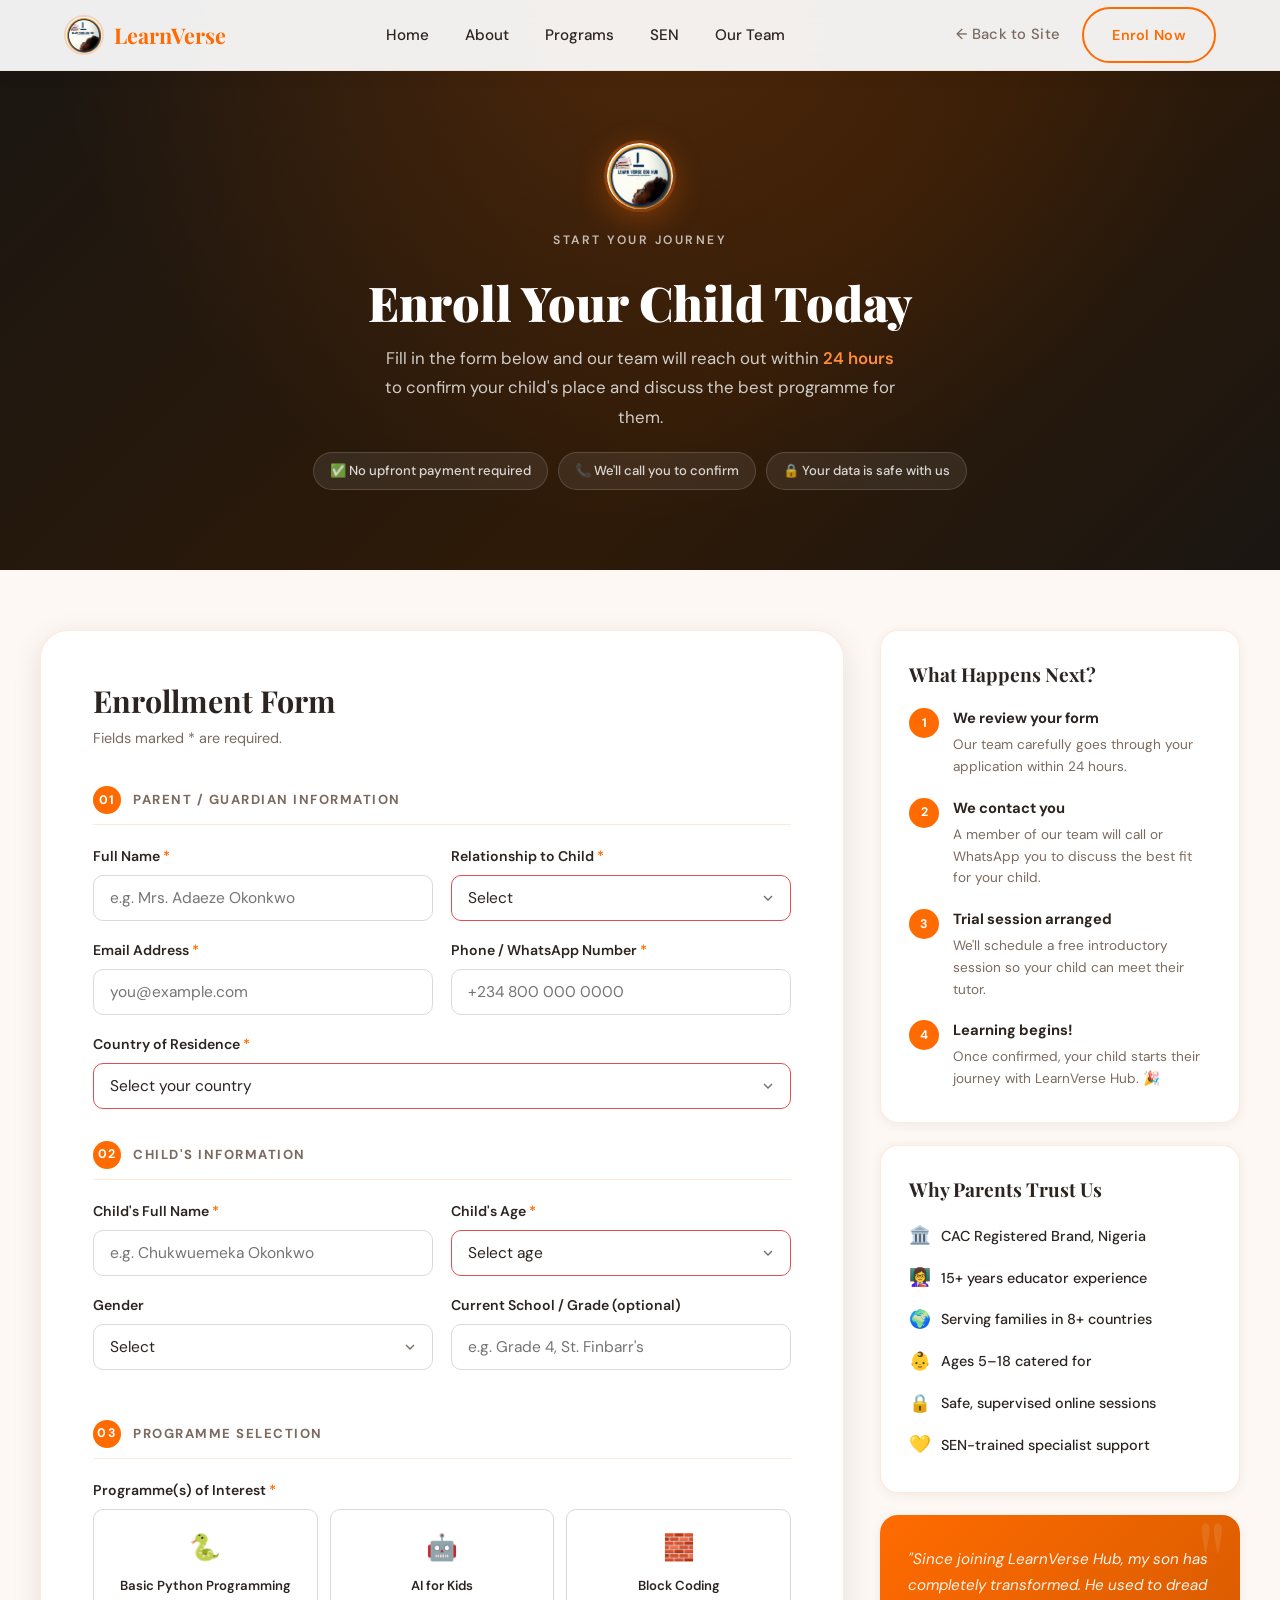
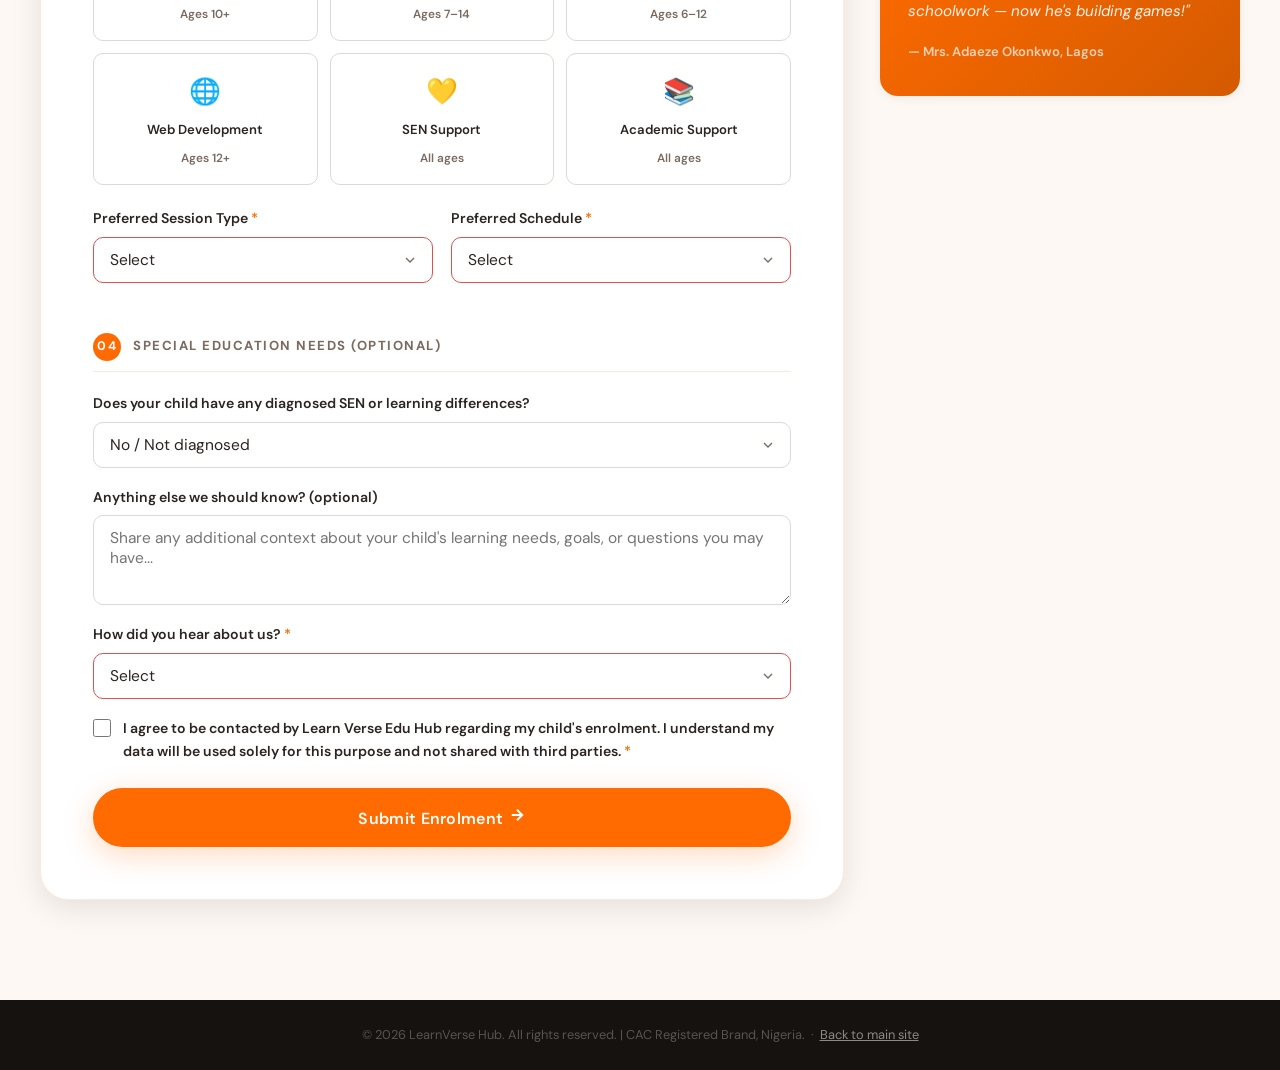
==== enroll.html @ 7100756d "added forms" ====
<!DOCTYPE html>
<html lang="en">
<head>
    <meta charset="UTF-8">
    <meta name="viewport" content="width=device-width, initial-scale=1.0">
    <title>Enroll Your Child — LearnVerse Hub</title>
    <meta name="description" content="Enroll your child in Learn Verse Edu Hub's premium educational and coding programs. Fill in the form and our team will be in touch within 24 hours.">
    <link rel="icon" type="image/jpeg" href="logoImg.jpeg">
    <link rel="apple-touch-icon" href="logoImg.jpeg">
    <link href="https://fonts.googleapis.com/css2?family=Playfair+Display:ital,wght@0,700;0,900;1,700&family=DM+Sans:wght@300;400;500;600&display=swap" rel="stylesheet">
    <link rel="stylesheet" href="styles.css">
    <link rel="stylesheet" href="enroll.css">
</head>
<body class="enroll-page">

    <!-- Navbar -->
    <header class="navbar" id="navbar">
        <div class="nav-container">
            <a href="index.html" class="nav-logo">
                <img src="logoImg.jpeg" alt="LearnVerse Hub Logo">
                <span>LearnVerse</span>
            </a>
            <nav>
                <ul class="nav-links">
                    <li><a href="index.html#home">Home</a></li>
                    <li><a href="index.html#about-hub">About</a></li>
                    <li><a href="index.html#programs">Programs</a></li>
                    <li><a href="index.html#sen">SEN</a></li>
                    <li><a href="index.html#instructors">Our Team</a></li>
                </ul>
            </nav>
            <div class="nav-cta" style="display:flex;gap:10px;align-items:center;">
                <a href="index.html" class="btn btn-ghost-nav">← Back to Site</a>
                <a href="enroll.html" class="btn btn-outline">Enrol Now</a>
            </div>
            <button class="hamburger" id="hamburger" aria-label="Open menu">
                <span></span><span></span><span></span>
            </button>
        </div>
        <div class="mobile-menu" id="mobileMenu">
            <ul>
                <li><a href="index.html#home" class="mob-link">Home</a></li>
                <li><a href="index.html#about-hub" class="mob-link">About</a></li>
                <li><a href="index.html#programs" class="mob-link">Programs</a></li>
                <li><a href="index.html#sen" class="mob-link">SEN</a></li>
                <li><a href="index.html#instructors" class="mob-link">Our Team</a></li>
                <li><a href="index.html" class="mob-link mob-cta">← Back to Site</a></li>
            </ul>
        </div>
    </header>

    <!-- Page Hero -->
    <section class="enroll-hero">
        <div class="enroll-hero-bg"></div>
        <div class="enroll-hero-content">
            <img src="logoImg.jpeg" alt="LearnVerse Logo" class="enroll-hero-logo" loading="lazy">
            <span class="section-eyebrow" style="color:rgba(255,255,255,0.7)">Start Your Journey</span>
            <h1>Enroll Your Child Today</h1>
            <p>Fill in the form below and our team will reach out within <strong>24 hours</strong> to confirm your child's place and discuss the best programme for them.</p>
            <div class="enroll-hero-chips">
                <span>✅ No upfront payment required</span>
                <span>📞 We'll call you to confirm</span>
                <span>🔒 Your data is safe with us</span>
            </div>
        </div>
    </section>

    <!-- Enrolment Form -->
    <section class="enroll-form-section">
        <div class="enroll-layout">

            <!-- Left: Form -->
            <div class="enroll-form-wrap">
                <div class="enroll-form-card">
                    <h2>Enrollment Form</h2>
                    <p class="form-subhead">Fields marked <span class="req">*</span> are required.</p>

                    <form id="enrollForm" class="lv-form" novalidate>
                        <!-- Web3Forms key — replace with yours from web3forms.com -->
                        <input type="hidden" name="access_key" value="3c5d578e-ef88-436f-a607-98d0de54f32d">
                        <input type="hidden" name="subject" value="New Child Enrolment — LearnVerse Hub">
                        <input type="hidden" name="from_name" value="LearnVerse Hub Enrolment">
                        <input type="checkbox" name="botcheck" style="display:none;">

                        <!-- SECTION 1: Parent Info -->
                        <div class="form-section-label">
                            <span>01</span> Parent / Guardian Information
                        </div>

                        <div class="form-row">
                            <div class="form-group">
                                <label for="parent-name">Full Name <span class="req">*</span></label>
                                <input type="text" id="parent-name" name="parent_name" placeholder="e.g. Mrs. Adaeze Okonkwo" required>
                            </div>
                            <div class="form-group">
                                <label for="relationship">Relationship to Child <span class="req">*</span></label>
                                <select id="relationship" name="relationship" required>
                                    <option value="" disabled selected>Select</option>
                                    <option>Mother</option>
                                    <option>Father</option>
                                    <option>Guardian</option>
                                    <option>Other</option>
                                </select>
                            </div>
                        </div>

                        <div class="form-row">
                            <div class="form-group">
                                <label for="parent-email">Email Address <span class="req">*</span></label>
                                <input type="email" id="parent-email" name="parent_email" placeholder="you@example.com" required>
                            </div>
                            <div class="form-group">
                                <label for="parent-phone">Phone / WhatsApp Number <span class="req">*</span></label>
                                <input type="tel" id="parent-phone" name="parent_phone" placeholder="+234 800 000 0000" required>
                            </div>
                        </div>

                        <div class="form-group">
                            <label for="country">Country of Residence <span class="req">*</span></label>
                            <select id="country" name="country" required>
                                <option value="" disabled selected>Select your country</option>
                                <option>Nigeria</option>
                                <option>United Kingdom</option>
                                <option>United States</option>
                                <option>Canada</option>
                                <option>Australia</option>
                                <option>Germany</option>
                                <option>South Africa</option>
                                <option>Ghana</option>
                                <option>Other</option>
                            </select>
                        </div>

                        <!-- SECTION 2: Child Info -->
                        <div class="form-section-label">
                            <span>02</span> Child's Information
                        </div>

                        <div class="form-row">
                            <div class="form-group">
                                <label for="child-name">Child's Full Name <span class="req">*</span></label>
                                <input type="text" id="child-name" name="child_name" placeholder="e.g. Chukwuemeka Okonkwo" required>
                            </div>
                            <div class="form-group">
                                <label for="child-age">Child's Age <span class="req">*</span></label>
                                <select id="child-age" name="child_age" required>
                                    <option value="" disabled selected>Select age</option>
                                    <option>5</option><option>6</option><option>7</option>
                                    <option>8</option><option>9</option><option>10</option>
                                    <option>11</option><option>12</option><option>13</option>
                                    <option>14</option><option>15</option><option>16</option>
                                    <option>17</option><option>18+</option>
                                </select>
                            </div>
                        </div>

                        <div class="form-row">
                            <div class="form-group">
                                <label for="child-gender">Gender</label>
                                <select id="child-gender" name="child_gender">
                                    <option value="" disabled selected>Select</option>
                                    <option>Male</option>
                                    <option>Female</option>
                                    <option>Prefer not to say</option>
                                </select>
                            </div>
                            <div class="form-group">
                                <label for="child-school">Current School / Grade (optional)</label>
                                <input type="text" id="child-school" name="child_school" placeholder="e.g. Grade 4, St. Finbarr's">
                            </div>
                        </div>

                        <!-- SECTION 3: Programme -->
                        <div class="form-section-label">
                            <span>03</span> Programme Selection
                        </div>

                        <div class="form-group">
                            <label>Programme(s) of Interest <span class="req">*</span></label>
                            <div class="checkbox-grid">
                                <label class="checkbox-card">
                                    <input type="checkbox" name="program" value="Basic Python Programming">
                                    <div class="checkbox-card-inner">
                                        <span class="cb-icon">🐍</span>
                                        <span class="cb-title">Basic Python Programming</span>
                                        <span class="cb-age">Ages 10+</span>
                                    </div>
                                </label>
                                <label class="checkbox-card">
                                    <input type="checkbox" name="program" value="AI for Kids">
                                    <div class="checkbox-card-inner">
                                        <span class="cb-icon">🤖</span>
                                        <span class="cb-title">AI for Kids</span>
                                        <span class="cb-age">Ages 7–14</span>
                                    </div>
                                </label>
                                <label class="checkbox-card">
                                    <input type="checkbox" name="program" value="Block Coding (Scratch, Kodular, MIT App)">
                                    <div class="checkbox-card-inner">
                                        <span class="cb-icon">🧱</span>
                                        <span class="cb-title">Block Coding</span>
                                        <span class="cb-age">Ages 6–12</span>
                                    </div>
                                </label>
                                <label class="checkbox-card">
                                    <input type="checkbox" name="program" value="Web Development">
                                    <div class="checkbox-card-inner">
                                        <span class="cb-icon">🌐</span>
                                        <span class="cb-title">Web Development</span>
                                        <span class="cb-age">Ages 12+</span>
                                    </div>
                                </label>
                                <label class="checkbox-card">
                                    <input type="checkbox" name="program" value="Special Education Needs (SEN)">
                                    <div class="checkbox-card-inner">
                                        <span class="cb-icon">💛</span>
                                        <span class="cb-title">SEN Support</span>
                                        <span class="cb-age">All ages</span>
                                    </div>
                                </label>
                                <label class="checkbox-card">
                                    <input type="checkbox" name="program" value="General Academic Support">
                                    <div class="checkbox-card-inner">
                                        <span class="cb-icon">📚</span>
                                        <span class="cb-title">Academic Support</span>
                                        <span class="cb-age">All ages</span>
                                    </div>
                                </label>
                            </div>
                        </div>

                        <div class="form-row">
                            <div class="form-group">
                                <label for="session-pref">Preferred Session Type <span class="req">*</span></label>
                                <select id="session-pref" name="session_type" required>
                                    <option value="" disabled selected>Select</option>
                                    <option>One-on-One (Private)</option>
                                    <option>Small Group (2–5 students)</option>
                                    <option>Either is fine</option>
                                </select>
                            </div>
                            <div class="form-group">
                                <label for="availability">Preferred Schedule <span class="req">*</span></label>
                                <select id="availability" name="availability" required>
                                    <option value="" disabled selected>Select</option>
                                    <option>Weekday Mornings</option>
                                    <option>Weekday Afternoons</option>
                                    <option>Weekday Evenings</option>
                                    <option>Weekends Only</option>
                                    <option>Flexible / Any time</option>
                                </select>
                            </div>
                        </div>

                        <!-- SECTION 4: SEN -->
                        <div class="form-section-label">
                            <span>04</span> Special Education Needs (Optional)
                        </div>

                        <div class="form-group">
                            <label for="sen-needs">Does your child have any diagnosed SEN or learning differences?</label>
                            <select id="sen-needs" name="sen_status">
                                <option value="" selected>No / Not diagnosed</option>
                                <option>Yes — Autism Spectrum (ASD)</option>
                                <option>Yes — ADHD</option>
                                <option>Yes — Dyslexia</option>
                                <option>Yes — Speech / Language Delay</option>
                                <option>Yes — Developmental Delay</option>
                                <option>Yes — Other (please specify below)</option>
                                <option>Suspected but not yet diagnosed</option>
                            </select>
                        </div>

                        <div class="form-group">
                            <label for="extra-notes">Anything else we should know? (optional)</label>
                            <textarea id="extra-notes" name="extra_notes" rows="3" placeholder="Share any additional context about your child's learning needs, goals, or questions you may have..."></textarea>
                        </div>

                        <!-- SECTION 5: How did you hear -->
                        <div class="form-group">
                            <label for="referral">How did you hear about us? <span class="req">*</span></label>
                            <select id="referral" name="referral_source" required>
                                <option value="" disabled selected>Select</option>
                                <option>Word of Mouth / Friend</option>
                                <option>Social Media (Instagram)</option>
                                <option>Social Media (Facebook)</option>
                                <option>Social Media (WhatsApp)</option>
                                <option>Google / Online Search</option>
                                <option>A Tutor Referred Me</option>
                                <option>Other</option>
                            </select>
                        </div>

                        <!-- Consent -->
                        <div class="form-group consent-group">
                            <label class="consent-label">
                                <input type="checkbox" name="consent" id="consent" required>
                                <span>I agree to be contacted by Learn Verse Edu Hub regarding my child's enrolment. I understand my data will be used solely for this purpose and not shared with third parties. <span class="req">*</span></span>
                            </label>
                        </div>

                        <button type="submit" class="btn btn-primary btn-full btn-enroll" id="enrollSubmitBtn">
                            <span class="btn-label">
                                Submit Enrolment
                                <svg width="18" height="18" viewBox="0 0 24 24" fill="none" stroke="currentColor" stroke-width="2.5"><path d="M5 12h14M12 5l7 7-7 7"/></svg>
                            </span>
                            <span class="btn-spinner" style="display:none">
                                <svg width="18" height="18" viewBox="0 0 24 24" fill="none" stroke="currentColor" stroke-width="2.5" class="spin-icon"><path d="M12 2v4M12 18v4M4.93 4.93l2.83 2.83M16.24 16.24l2.83 2.83M2 12h4M18 12h4M4.93 19.07l2.83-2.83M16.24 7.76l2.83-2.83"/></svg>
                                Submitting...
                            </span>
                        </button>

                        <div class="form-success" id="enrollSuccess" style="display:none">
                            <span>🎉</span>
                            <div>
                                <strong>Enrolment Received!</strong>
                                <p>Thank you! Our team will review your application and contact you within 24 hours to confirm your child's place.</p>
                            </div>
                        </div>
                        <div class="form-error" id="enrollError" style="display:none">
                            <span>⚠️</span>
                            <p>Something went wrong. Please try again or contact us directly via WhatsApp.</p>
                        </div>
                    </form>
                </div>
            </div>

            <!-- Right: Sidebar -->
            <aside class="enroll-sidebar">

                <div class="sidebar-card sidebar-why">
                    <h3>What Happens Next?</h3>
                    <ol class="next-steps">
                        <li>
                            <div class="step-num">1</div>
                            <div>
                                <strong>We review your form</strong>
                                <p>Our team carefully goes through your application within 24 hours.</p>
                            </div>
                        </li>
                        <li>
                            <div class="step-num">2</div>
                            <div>
                                <strong>We contact you</strong>
                                <p>A member of our team will call or WhatsApp you to discuss the best fit for your child.</p>
                            </div>
                        </li>
                        <li>
                            <div class="step-num">3</div>
                            <div>
                                <strong>Trial session arranged</strong>
                                <p>We'll schedule a free introductory session so your child can meet their tutor.</p>
                            </div>
                        </li>
                        <li>
                            <div class="step-num">4</div>
                            <div>
                                <strong>Learning begins!</strong>
                                <p>Once confirmed, your child starts their journey with LearnVerse Hub. 🎉</p>
                            </div>
                        </li>
                    </ol>
                </div>

                <div class="sidebar-card sidebar-trust">
                    <h3>Why Parents Trust Us</h3>
                    <ul class="trust-list">
                        <li><span>🏛️</span> CAC Registered Brand, Nigeria</li>
                        <li><span>👩‍🏫</span> 15+ years educator experience</li>
                        <li><span>🌍</span> Serving families in 8+ countries</li>
                        <li><span>👶</span> Ages 5–18 catered for</li>
                        <li><span>🔒</span> Safe, supervised online sessions</li>
                        <li><span>💛</span> SEN-trained specialist support</li>
                    </ul>
                </div>

                <div class="sidebar-card sidebar-quote">
                    <p>"Since joining LearnVerse Hub, my son has completely transformed. He used to dread schoolwork — now he's building games!"</p>
                    <strong>— Mrs. Adaeze Okonkwo, Lagos</strong>
                </div>

            </aside>
        </div>
    </section>

    <!-- Footer -->
    <footer class="footer">
        <div class="footer-bottom" style="padding:24px;">
            <p>&copy; 2026 LearnVerse Hub. All rights reserved. | CAC Registered Brand, Nigeria. &nbsp;·&nbsp; <a href="index.html" style="color:rgba(255,255,255,0.5);text-decoration:underline;">Back to main site</a></p>
        </div>
    </footer>

    <script src="enroll.js"></script>
</body>
</html>
---- styles.css ----
/* ============================================
   BASE VARIABLES & RESET
   ============================================ */
:root {
    --primary: #ff6b00;
    --primary-dark: #d45a00;
    --primary-light: #ff8c3a;
    --primary-glow: rgba(255, 107, 0, 0.12);
    --dark: #1a1612;
    --white: #ffffff;
    --off-white: #fdf8f4;
    --text-main: #2c2420;
    --text-muted: #7a6a60;
    --border: rgba(255, 107, 0, 0.15);
    --shadow-sm: 0 2px 12px rgba(0,0,0,0.06);
    --shadow-md: 0 8px 30px rgba(0,0,0,0.10);
    --shadow-lg: 0 20px 60px rgba(0,0,0,0.12);
    --shadow-orange: 0 8px 30px rgba(255, 107, 0, 0.25);
    --radius-sm: 10px;
    --radius-md: 18px;
    --radius-lg: 28px;
    --transition: 0.3s cubic-bezier(0.25, 0.8, 0.25, 1);
    --transition-slow: 0.6s cubic-bezier(0.25, 0.8, 0.25, 1);
}

*, *::before, *::after { margin: 0; padding: 0; box-sizing: border-box; }
html { scroll-behavior: smooth; }

body {
    font-family: 'DM Sans', sans-serif;
    color: var(--text-main);
    background-color: var(--white);
    overflow-x: hidden;
    line-height: 1.7;
}

h1, h2, h3, h4 { line-height: 1.2; font-weight: 700; }
a { text-decoration: none; color: inherit; }
img { max-width: 100%; display: block; }

/* ============================================
   LOADING SCREEN
   ============================================ */
.loader-container {
    position: fixed;
    inset: 0;
    background: var(--off-white);
    display: flex;
    justify-content: center;
    align-items: center;
    z-index: 9999;
    transition: opacity 0.6s ease, visibility 0.6s ease;
}
.loader-container.hidden { opacity: 0; visibility: hidden; }

.loader-content {
    text-align: center;
    display: flex;
    flex-direction: column;
    align-items: center;
    gap: 18px;
}

.loader-logo-wrap {
    position: relative;
    width: 100px;
    height: 100px;
    display: flex;
    align-items: center;
    justify-content: center;
}

.loader-logo {
    width: 78px;
    height: 78px;
    border-radius: 50%;
    object-fit: cover;
    box-shadow: var(--shadow-orange);
    animation: floatLogo 2s ease-in-out infinite alternate;
}

.loader-ring {
    position: absolute;
    inset: 0;
    border-radius: 50%;
    border: 3px solid rgba(255, 107, 0, 0.15);
    border-top-color: var(--primary);
    animation: spin 1.2s linear infinite;
}

.loader-text {
    font-family: 'Playfair Display', serif;
    font-size: 1.3rem;
    font-weight: 700;
    color: var(--primary);
}

.loader-bar {
    width: 160px;
    height: 3px;
    background: rgba(255, 107, 0, 0.15);
    border-radius: 99px;
    overflow: hidden;
}

.loader-bar-fill {
    height: 100%;
    width: 0%;
    background: var(--primary);
    border-radius: 99px;
    animation: loadBar 2.8s ease forwards;
}

@keyframes spin { to { transform: rotate(360deg); } }
@keyframes floatLogo {
    from { transform: translateY(0); }
    to { transform: translateY(-10px); }
}
@keyframes loadBar {
    0% { width: 0%; }
    60% { width: 70%; }
    100% { width: 100%; }
}
@keyframes pulse {
    0% { box-shadow: 0 0 0 0 rgba(255, 107, 0, 0.6); }
    70% { box-shadow: 0 0 0 16px rgba(255, 107, 0, 0); }
    100% { box-shadow: 0 0 0 0 rgba(255, 107, 0, 0); }
}
@keyframes fadeInUp {
    from { opacity: 0; transform: translateY(24px); }
    to { opacity: 1; transform: translateY(0); }
}
@keyframes scrollBob {
    0%, 100% { transform: scaleY(1); opacity: 0.5; }
    50% { transform: scaleY(1.3); opacity: 1; }
}

/* ============================================
   NAVIGATION
   ============================================ */
.navbar {
    position: fixed;
    top: 0; left: 0;
    width: 100%;
    background: rgba(255, 255, 255, 0.93);
    backdrop-filter: blur(14px);
    -webkit-backdrop-filter: blur(14px);
    z-index: 1000;
    border-bottom: 1px solid rgba(255, 107, 0, 0.08);
    box-shadow: 0 2px 20px rgba(0,0,0,0.05);
    transition: var(--transition);
}
.navbar.scrolled { box-shadow: 0 4px 24px rgba(0,0,0,0.10); }

.nav-container {
    max-width: 1200px;
    margin: 0 auto;
    padding: 0 24px;
    height: 70px;
    display: flex;
    justify-content: space-between;
    align-items: center;
}

.nav-logo {
    display: flex;
    align-items: center;
    gap: 10px;
    font-family: 'Playfair Display', serif;
    font-size: 1.35rem;
    font-weight: 700;
    color: var(--primary);
    transition: var(--transition);
}
.nav-logo:hover { opacity: 0.85; }
.nav-logo img {
    height: 40px; width: 40px;
    border-radius: 50%;
    object-fit: cover;
    border: 2px solid rgba(255, 107, 0, 0.2);
}

.nav-links {
    list-style: none;
    display: flex;
    gap: 36px;
}
.nav-links a {
    font-size: 0.95rem;
    font-weight: 500;
    color: var(--text-main);
    position: relative;
    padding-bottom: 4px;
    transition: color var(--transition);
}
.nav-links a::after {
    content: '';
    position: absolute;
    bottom: 0; left: 0;
    width: 0; height: 2px;
    background: var(--primary);
    border-radius: 99px;
    transition: width var(--transition);
}
.nav-links a:hover { color: var(--primary); }
.nav-links a:hover::after { width: 100%; }

.hamburger {
    display: none;
    flex-direction: column;
    gap: 5px;
    background: none;
    border: none;
    cursor: pointer;
    padding: 4px;
}
.hamburger span {
    display: block;
    width: 24px; height: 2px;
    background: var(--text-main);
    border-radius: 99px;
    transition: var(--transition);
}
.hamburger.active span:nth-child(1) { transform: translateY(7px) rotate(45deg); }
.hamburger.active span:nth-child(2) { opacity: 0; }
.hamburger.active span:nth-child(3) { transform: translateY(-7px) rotate(-45deg); }

.mobile-menu {
    display: none;
    background: var(--white);
    border-top: 1px solid var(--border);
    max-height: 0;
    overflow: hidden;
    transition: max-height 0.4s ease, padding 0.3s ease;
}
.mobile-menu.open { max-height: 320px; padding: 10px 0; }
.mobile-menu ul { list-style: none; }
.mobile-menu ul li a {
    display: block;
    padding: 13px 24px;
    font-weight: 500;
    color: var(--text-main);
    transition: color var(--transition), background var(--transition);
}
.mobile-menu ul li a:hover { color: var(--primary); background: var(--primary-glow); }
.mob-cta { color: var(--primary) !important; font-weight: 600 !important; }

/* ============================================
   BUTTONS
   ============================================ */
.btn {
    display: inline-flex;
    align-items: center;
    gap: 8px;
    padding: 14px 28px;
    border-radius: 50px;
    font-family: 'DM Sans', sans-serif;
    font-weight: 600;
    font-size: 0.9rem;
    letter-spacing: 0.3px;
    cursor: pointer;
    transition: all var(--transition);
    border: 2px solid transparent;
}

.btn-primary {
    background: var(--primary);
    color: var(--white);
    border-color: var(--primary);
    box-shadow: var(--shadow-orange);
}
.btn-primary:hover {
    background: var(--primary-dark);
    border-color: var(--primary-dark);
    transform: translateY(-2px);
    box-shadow: 0 12px 30px rgba(255, 107, 0, 0.35);
}

.btn-secondary {
    background: rgba(255,255,255,0.12);
    color: var(--white);
    border-color: rgba(255,255,255,0.55);
    backdrop-filter: blur(6px);
}
.btn-secondary:hover {
    background: var(--white);
    color: var(--primary);
    border-color: var(--white);
    transform: translateY(-2px);
}

.btn-outline {
    background: transparent;
    color: var(--primary);
    border-color: var(--primary);
}
.btn-outline:hover {
    background: var(--primary);
    color: var(--white);
}

.btn-outline-light {
    background: transparent;
    color: rgba(255,255,255,0.8);
    border-color: rgba(255,255,255,0.3);
}
.btn-outline-light:hover {
    background: rgba(255,255,255,0.1);
    color: var(--white);
    border-color: rgba(255,255,255,0.55);
}

.pulse-anim { animation: pulse 2.2s infinite; }

/* ============================================
   HERO SECTION
   ============================================ */
.hero-section {
    position: relative;
    height: 100vh;
    min-height: 620px;
    display: flex;
    align-items: center;
    overflow: hidden;
}

.slider { position: absolute; inset: 0; z-index: 1; }

.slide {
    position: absolute;
    inset: 0;
    background-size: cover;
    background-position: center;
    opacity: 0;
    transform: scale(1.06);
    transition: opacity 1.5s ease-in-out, transform 5s ease-out;
}
.slide.active { opacity: 1; transform: scale(1); }

.hero-overlay {
    position: absolute;
    inset: 0;
    background: linear-gradient(
        110deg,
        rgba(15, 10, 5, 0.84) 0%,
        rgba(15, 10, 5, 0.55) 55%,
        rgba(15, 10, 5, 0.22) 100%
    );
    z-index: 2;
}

.hero-content {
    position: relative;
    z-index: 3;
    max-width: 720px;
    color: var(--white);
    padding: 0 5% 0 6%;
    animation: fadeInUp 0.9s ease 0.5s both;
}

.hero-badge {
    display: inline-block;
    background: rgba(255, 107, 0, 0.18);
    border: 1px solid rgba(255, 107, 0, 0.38);
    color: #ffb07a;
    font-size: 0.83rem;
    font-weight: 600;
    padding: 8px 18px;
    border-radius: 50px;
    margin-bottom: 24px;
    letter-spacing: 0.3px;
    backdrop-filter: blur(6px);
}

.hero-title {
    font-family: 'Playfair Display', serif;
    font-size: clamp(2.6rem, 6vw, 4rem);
    font-weight: 900;
    line-height: 1.12;
    margin-bottom: 22px;
    text-shadow: 0 2px 20px rgba(0,0,0,0.4);
}
.hero-title em { font-style: italic; color: var(--primary-light); }

.hero-subtitle {
    font-size: 1.08rem;
    font-weight: 300;
    line-height: 1.78;
    margin-bottom: 38px;
    color: rgba(255,255,255,0.83);
    max-width: 540px;
}

.hero-buttons {
    display: flex;
    gap: 16px;
    flex-wrap: wrap;
    margin-bottom: 48px;
}

.hero-stats {
    display: flex;
    align-items: center;
    gap: 28px;
    flex-wrap: wrap;
}
.stat { text-align: left; }
.stat strong {
    display: block;
    font-family: 'Playfair Display', serif;
    font-size: 1.55rem;
    font-weight: 700;
    color: var(--primary-light);
    line-height: 1;
}
.stat span {
    font-size: 0.76rem;
    color: rgba(255,255,255,0.55);
    font-weight: 500;
    text-transform: uppercase;
    letter-spacing: 0.7px;
    margin-top: 3px;
    display: block;
}
.stat-divider {
    width: 1px;
    height: 34px;
    background: rgba(255,255,255,0.18);
}

.slider-dots {
    position: absolute;
    bottom: 30px;
    left: 50%;
    transform: translateX(-50%);
    z-index: 4;
    display: flex;
    gap: 8px;
}
.slider-dot {
    width: 8px; height: 8px;
    border-radius: 50%;
    background: rgba(255,255,255,0.35);
    border: none;
    cursor: pointer;
    transition: background var(--transition), transform var(--transition);
    padding: 0;
}
.slider-dot.active {
    background: var(--primary);
    transform: scale(1.35);
}

.hero-scroll-hint {
    position: absolute;
    bottom: 34px;
    right: 6%;
    z-index: 4;
    display: flex;
    flex-direction: column;
    align-items: center;
    gap: 8px;
    color: rgba(255,255,255,0.4);
    font-size: 0.7rem;
    letter-spacing: 1.5px;
    text-transform: uppercase;
    font-weight: 500;
}
.scroll-line {
    width: 1px;
    height: 40px;
    background: linear-gradient(to bottom, rgba(255,255,255,0.4), transparent);
    animation: scrollBob 2s ease-in-out infinite;
}

/* ============================================
   SHARED SECTION STYLES
   ============================================ */
.container {
    max-width: 1200px;
    margin: 0 auto;
    padding: 100px 24px;
}

.section-header { margin-bottom: 56px; }
.text-center { text-align: center; }
.text-center .section-title::after {
    left: 50%;
    transform: translateX(-50%);
}

.section-eyebrow {
    display: inline-block;
    font-size: 0.76rem;
    font-weight: 600;
    text-transform: uppercase;
    letter-spacing: 2.5px;
    color: var(--primary);
    margin-bottom: 10px;
}

.section-title {
    font-family: 'Playfair Display', serif;
    font-size: clamp(1.8rem, 4vw, 2.7rem);
    color: var(--text-main);
    margin-bottom: 14px;
    position: relative;
    display: inline-block;
}
.section-title::after {
    content: '';
    position: absolute;
    bottom: -10px; left: 0;
    width: 44px; height: 3px;
    background: var(--primary);
    border-radius: 99px;
}

.section-subtitle {
    font-size: 1.02rem;
    color: var(--text-muted);
    margin-top: 16px;
    max-width: 500px;
    margin-left: auto;
    margin-right: auto;
}

/* ============================================
   HUB / ABOUT SECTION
   ============================================ */
.hub-info-section {
    background: var(--off-white);
    position: relative;
    overflow: hidden;
}
.hub-info-section::before {
    content: '';
    position: absolute;
    top: -100px; right: -100px;
    width: 400px; height: 400px;
    background: radial-gradient(circle, rgba(255,107,0,0.05) 0%, transparent 70%);
    pointer-events: none;
}

.about-intro {
    max-width: 860px;
    margin: 0 auto 56px;
    background: var(--white);
    border-radius: var(--radius-lg);
    padding: 48px 54px;
    box-shadow: var(--shadow-md);
    border: 1px solid var(--border);
    position: relative;
}
.about-intro::before {
    content: '"';
    position: absolute;
    top: -18px; left: 40px;
    font-family: 'Playfair Display', serif;
    font-size: 6rem;
    color: var(--primary);
    opacity: 0.1;
    line-height: 1;
}
.about-intro p {
    font-size: 1.1rem;
    color: var(--text-muted);
    margin-bottom: 16px;
    line-height: 1.85;
}
.about-intro p:last-child { margin-bottom: 0; }
.about-intro strong { color: var(--text-main); font-weight: 600; }

.mission-vision-grid {
    display: grid;
    grid-template-columns: 1fr 1fr;
    gap: 26px;
    margin-bottom: 80px;
}

.mv-card {
    background: var(--white);
    border-radius: var(--radius-md);
    padding: 42px 38px;
    border: 1px solid var(--border);
    box-shadow: var(--shadow-sm);
    transition: transform var(--transition), box-shadow var(--transition);
    position: relative;
    overflow: hidden;
}
.mv-card::after {
    content: '';
    position: absolute;
    bottom: 0; left: 0; right: 0;
    height: 3px;
    background: linear-gradient(90deg, var(--primary), var(--primary-light));
    transform: scaleX(0);
    transform-origin: left;
    transition: transform var(--transition-slow);
}
.mv-card:hover { transform: translateY(-6px); box-shadow: var(--shadow-lg); }
.mv-card:hover::after { transform: scaleX(1); }

.mv-icon { font-size: 2.2rem; margin-bottom: 18px; }

.card-title {
    font-family: 'Playfair Display', serif;
    font-size: 1.45rem;
    color: var(--text-main);
    margin-bottom: 12px;
    font-weight: 700;
}
.mv-card p {
    font-size: 1rem;
    color: var(--text-muted);
    line-height: 1.8;
}

.why-choose-us { padding-top: 10px; }

.features-grid {
    display: grid;
    grid-template-columns: repeat(2, 1fr);
    gap: 22px;
}

.feature-card {
    background: var(--white);
    border-radius: var(--radius-md);
    padding: 34px 30px;
    border: 1px solid var(--border);
    box-shadow: var(--shadow-sm);
    transition: transform var(--transition), box-shadow var(--transition), border-color var(--transition);
}
.feature-card:hover {
    transform: translateY(-5px);
    box-shadow: var(--shadow-md);
    border-color: rgba(255, 107, 0, 0.28);
}

.feature-icon {
    font-size: 1.9rem;
    margin-bottom: 14px;
    width: 54px; height: 54px;
    background: var(--primary-glow);
    border-radius: var(--radius-sm);
    display: flex;
    align-items: center;
    justify-content: center;
}
.feature-card h4 {
    font-size: 1.08rem;
    color: var(--text-main);
    margin-bottom: 10px;
    font-weight: 600;
}
.feature-card p {
    font-size: 0.95rem;
    color: var(--text-muted);
    line-height: 1.75;
}

/* ============================================
   FOUNDER SECTION
   ============================================ */
.about-section { background: var(--white); }
.about-section .container {
    display: grid;
    grid-template-columns: 1fr 1fr;
    gap: 80px;
    align-items: center;
}

.image-wrapper {
    position: relative;
    border-radius: var(--radius-lg);
    overflow: visible;
}
.image-wrapper img {
    width: 100%;
    height: auto;
    border-radius: var(--radius-lg);
    box-shadow: var(--shadow-lg);
    display: block;
    transition: transform 0.8s ease;
    position: relative;
    z-index: 1;
}
.image-wrapper:hover img { transform: scale(1.02); }

.img-accent-dot {
    position: absolute;
    width: 110px; height: 110px;
    border-radius: 50%;
    background: var(--primary-glow);
    border: 2px solid rgba(255, 107, 0, 0.18);
    z-index: 0;
}
.img-accent-dot.top-left { top: -18px; left: -18px; }
.img-accent-dot.bottom-right { bottom: -18px; right: -18px; }

.section-text {
    display: flex;
    flex-direction: column;
}
.section-text .section-eyebrow { margin-bottom: 8px; }
.section-text .section-title { margin-bottom: 28px; }

.founder-name {
    font-family: 'Playfair Display', serif;
    font-size: 1.65rem;
    color: var(--primary);
    margin-bottom: 20px;
    font-weight: 700;
}
.section-text p {
    font-size: 1rem;
    color: var(--text-muted);
    margin-bottom: 14px;
    line-height: 1.8;
}
.section-text p strong { color: var(--text-main); }

.education-bg {
    margin-top: 26px;
    padding: 26px 30px;
    background: var(--off-white);
    border-radius: var(--radius-md);
    border-left: 4px solid var(--primary);
    box-shadow: var(--shadow-sm);
    transition: transform var(--transition);
}
.education-bg:hover { transform: translateX(4px); }

.education-bg h4 {
    font-size: 0.9rem;
    color: var(--primary-dark);
    margin-bottom: 14px;
    display: flex;
    align-items: center;
    gap: 8px;
    font-weight: 600;
    text-transform: uppercase;
    letter-spacing: 0.5px;
}
.education-bg ul { list-style: none; }
.education-bg ul li {
    font-size: 0.97rem;
    color: var(--text-main);
    margin-bottom: 11px;
    padding-left: 30px;
    position: relative;
    font-weight: 500;
    transition: color var(--transition);
}
.education-bg ul li:hover { color: var(--primary); }
.education-bg ul li::before {
    content: '✓';
    position: absolute;
    left: 0;
    top: 50%;
    transform: translateY(-50%);
    width: 20px; height: 20px;
    background: var(--primary);
    color: var(--white);
    display: flex;
    justify-content: center;
    align-items: center;
    border-radius: 50%;
    font-size: 0.7rem;
    font-weight: bold;
}

/* ============================================
   INSTRUCTOR SECTION
   ============================================ */
.instructor-section { background: var(--off-white); }

.instructor-card {
    background: var(--white);
    border-radius: var(--radius-lg);
    overflow: hidden;
    box-shadow: var(--shadow-md);
    display: grid;
    grid-template-columns: 420px 1fr;
    border: 1px solid var(--border);
    transition: transform var(--transition-slow), box-shadow var(--transition-slow);
}
.instructor-card:hover {
    transform: translateY(-8px);
    box-shadow: 0 28px 70px rgba(255, 107, 0, 0.12);
}

.instructor-image {
    position: relative;
    overflow: hidden;
    min-height: 480px;
}
.instructor-image img {
    width: 100%;
    height: 100%;
    object-fit: cover;
    object-position: center 15%;
    transition: transform 0.6s ease;
}
.instructor-card:hover .instructor-image img { transform: scale(1.05); }

.instructor-image-overlay {
    position: absolute;
    bottom: 0; left: 0; right: 0;
    padding: 20px;
    background: linear-gradient(to top, rgba(0,0,0,0.65), transparent);
    display: flex;
    align-items: flex-end;
}
.instructor-badge {
    background: var(--primary);
    color: var(--white);
    font-size: 0.76rem;
    font-weight: 600;
    padding: 6px 14px;
    border-radius: 50px;
    letter-spacing: 0.2px;
}

.instructor-info {
    padding: 52px 48px;
    display: flex;
    flex-direction: column;
    justify-content: center;
}
.instructor-info h3 {
    font-family: 'Playfair Display', serif;
    font-size: 1.95rem;
    color: var(--text-main);
    margin-bottom: 6px;
    font-weight: 700;
}
.instructor-role {
    color: var(--primary);
    font-weight: 600;
    font-size: 0.93rem;
    margin-bottom: 22px;
    display: block;
}
.instructor-info p {
    color: var(--text-muted);
    font-size: 0.98rem;
    margin-bottom: 12px;
    line-height: 1.78;
}
.instructor-info p strong { color: var(--text-main); }

.fancy-list-container {
    margin-top: 26px;
    padding: 22px 26px;
    background: var(--off-white);
    border-radius: var(--radius-md);
    border-left: 4px solid var(--primary);
    box-shadow: var(--shadow-sm);
}
.fancy-list-container h4 {
    font-size: 0.88rem;
    color: var(--primary-dark);
    margin-bottom: 13px;
    display: flex;
    align-items: center;
    gap: 8px;
    font-weight: 600;
    text-transform: uppercase;
    letter-spacing: 0.5px;
}

.fancy-list { list-style: none; }
.fancy-list li {
    font-size: 0.95rem;
    color: var(--text-main);
    margin-bottom: 10px;
    padding-left: 28px;
    position: relative;
    font-weight: 500;
    transition: color var(--transition);
}
.fancy-list li:hover { color: var(--primary); }
.fancy-list li::before {
    content: '✓';
    position: absolute;
    left: 0;
    top: 50%;
    transform: translateY(-50%);
    width: 18px; height: 18px;
    background: var(--primary);
    color: var(--white);
    display: flex;
    justify-content: center;
    align-items: center;
    border-radius: 50%;
    font-size: 0.62rem;
    font-weight: bold;
}

/* ============================================
   FOOTER
   ============================================ */
.footer { background: var(--dark); color: var(--white); }

.footer-top {
    padding: 70px 0 58px;
    border-bottom: 1px solid rgba(255,255,255,0.07);
}

.footer-inner {
    max-width: 1200px;
    margin: 0 auto;
    padding: 0 24px;
    display: grid;
    grid-template-columns: 1.6fr 1fr 1.3fr;
    gap: 56px;
    align-items: start;
}

.footer-brand {
    display: flex;
    flex-direction: column;
    gap: 12px;
}
.footer-logo {
    width: 54px; height: 54px;
    border-radius: 50%;
    object-fit: cover;
    border: 2px solid rgba(255, 107, 0, 0.3);
}
.footer-name {
    font-family: 'Playfair Display', serif;
    font-size: 1.25rem;
    font-weight: 700;
    color: var(--white);
}
.footer-tagline {
    font-size: 0.9rem;
    color: rgba(255,255,255,0.4);
    line-height: 1.6;
    max-width: 220px;
}

.footer-links-col h5,
.footer-contact h5 {
    font-size: 0.74rem;
    font-weight: 600;
    text-transform: uppercase;
    letter-spacing: 2px;
    color: var(--primary-light);
    margin-bottom: 20px;
}
.footer-links-col ul { list-style: none; }
.footer-links-col ul li { margin-bottom: 10px; }
.footer-links-col ul li a {
    font-size: 0.93rem;
    color: rgba(255,255,255,0.5);
    transition: color var(--transition);
}
.footer-links-col ul li a:hover { color: var(--white); }

.footer-contact {
    display: flex;
    flex-direction: column;
    gap: 12px;
}
.footer-btn {
    width: 100%;
    justify-content: center;
    padding: 12px 22px;
    font-size: 0.87rem;
}

.footer-bottom {
    text-align: center;
    padding: 20px 24px;
    background: rgba(0,0,0,0.18);
}
.footer-bottom p {
    font-size: 0.8rem;
    color: rgba(255,255,255,0.28);
}

/* ============================================
   SCROLL ANIMATIONS
   ============================================ */
.slide-up-trigger {
    opacity: 0;
    transform: translateY(40px);
    transition: opacity 0.75s ease-out, transform 0.75s ease-out;
}
.slide-up-trigger.visible {
    opacity: 1;
    transform: translateY(0);
}

.zoom-in-trigger {
    opacity: 0;
    transform: scale(0.92);
    transition: opacity 0.75s ease-out, transform 0.75s ease-out;
}
.zoom-in-trigger.visible {
    opacity: 1;
    transform: scale(1);
}

/* ============================================
   RESPONSIVE
   ============================================ */
@media (max-width: 1024px) {
    .instructor-card { grid-template-columns: 340px 1fr; }
}

@media (max-width: 900px) {
    .instructor-card { grid-template-columns: 1fr; }
    .instructor-image { min-height: 360px; }
    .about-section .container { grid-template-columns: 1fr; gap: 50px; }
    .mission-vision-grid, .features-grid { grid-template-columns: 1fr; }
    .footer-inner { grid-template-columns: 1fr 1fr; gap: 40px; }
}

@media (max-width: 768px) {
    .nav-links, .nav-cta { display: none; }
    .hamburger { display: flex; }
    .mobile-menu { display: block; }

    .hero-title { font-size: 2.3rem; }
    .hero-buttons { flex-direction: column; gap: 12px; }
    .hero-stats { gap: 16px; }
    .stat strong { font-size: 1.3rem; }
    .hero-scroll-hint { display: none; }

    .about-intro { padding: 30px 26px; }
    .instructor-info { padding: 34px 26px; }
    .container { padding: 70px 18px; }

    .footer-inner { grid-template-columns: 1fr; gap: 34px; }
}

@media (max-width: 480px) {
    .hero-title { font-size: 2rem; }
    .hero-badge { font-size: 0.76rem; }
    .mv-card, .feature-card { padding: 26px 20px; }
    .about-intro { padding: 26px 20px; }
}

/* ============================================
   MODAL OVERLAY (Contact modal on index.html)
   ============================================ */
.modal-overlay {
    position: fixed;
    inset: 0;
    background: rgba(20, 14, 8, 0.65);
    backdrop-filter: blur(6px);
    -webkit-backdrop-filter: blur(6px);
    z-index: 5000;
    display: flex;
    align-items: center;
    justify-content: center;
    padding: 24px;
    opacity: 0;
    visibility: hidden;
    transition: opacity 0.3s ease, visibility 0.3s ease;
}
.modal-overlay.open { opacity: 1; visibility: visible; }

.modal-box {
    background: var(--white);
    border-radius: var(--radius-lg);
    padding: 48px 48px 44px;
    max-width: 600px;
    width: 100%;
    max-height: 90vh;
    overflow-y: auto;
    position: relative;
    box-shadow: 0 30px 80px rgba(0,0,0,0.25);
    transform: translateY(20px) scale(0.97);
    transition: transform 0.35s cubic-bezier(0.34, 1.56, 0.64, 1);
}
.modal-overlay.open .modal-box { transform: translateY(0) scale(1); }

.modal-close {
    position: absolute;
    top: 18px; right: 18px;
    width: 34px; height: 34px;
    background: var(--off-white);
    border: 1px solid var(--border);
    border-radius: 50%;
    font-size: 1.2rem;
    color: var(--text-muted);
    cursor: pointer;
    display: flex;
    align-items: center;
    justify-content: center;
    transition: background var(--transition), color var(--transition);
}
.modal-close:hover { background: var(--primary); color: var(--white); border-color: var(--primary); }

.modal-header { text-align: center; margin-bottom: 28px; }
.modal-logo {
    width: 58px; height: 58px;
    border-radius: 50%;
    overflow: hidden;
    border: 2px solid var(--border);
    margin: 0 auto 14px;
}
.modal-logo img { width: 100%; height: 100%; object-fit: cover; }
.modal-header h2 {
    font-family: 'Playfair Display', serif;
    font-size: 1.75rem;
    color: var(--text-main);
    margin-bottom: 8px;
}
.modal-header p {
    font-size: 0.92rem;
    color: var(--text-muted);
    line-height: 1.65;
    max-width: 400px;
    margin: 0 auto;
}

/* Shared form elements used in modal */
.lv-form .form-row { display: grid; grid-template-columns: 1fr 1fr; gap: 18px; }
.lv-form .form-group { display: flex; flex-direction: column; gap: 6px; margin-bottom: 18px; }
.lv-form label { font-size: 0.88rem; font-weight: 600; color: var(--text-main); }
.lv-form .req { color: var(--primary); }

.lv-form input[type="text"],
.lv-form input[type="email"],
.lv-form input[type="tel"],
.lv-form select,
.lv-form textarea {
    width: 100%;
    padding: 12px 16px;
    border: 1.5px solid #e0d8d2;
    border-radius: var(--radius-sm);
    font-family: 'DM Sans', sans-serif;
    font-size: 0.97rem;
    color: var(--text-main);
    background: var(--white);
    transition: border-color var(--transition), box-shadow var(--transition);
    outline: none;
    appearance: none;
    -webkit-appearance: none;
}
.lv-form select {
    background-image: url("data:image/svg+xml,%3Csvg xmlns='http://www.w3.org/2000/svg' width='16' height='16' viewBox='0 0 24 24' fill='none' stroke='%237a6a60' stroke-width='2'%3E%3Cpath d='M6 9l6 6 6-6'/%3E%3C/svg%3E");
    background-repeat: no-repeat;
    background-position: right 14px center;
    padding-right: 40px;
}
.lv-form textarea { resize: vertical; min-height: 90px; }
.lv-form input:focus,
.lv-form select:focus,
.lv-form textarea:focus {
    border-color: var(--primary);
    box-shadow: 0 0 0 3px rgba(255,107,0,0.1);
}

.btn-full { width: 100%; justify-content: center; margin-top: 8px; }
.spin-icon { animation: spin 0.8s linear infinite; display: inline-block; }

.form-success, .form-error {
    display: flex;
    align-items: flex-start;
    gap: 12px;
    padding: 18px 20px;
    border-radius: var(--radius-sm);
    margin-top: 16px;
    font-size: 0.93rem;
    line-height: 1.55;
}
.form-success {
    background: rgba(34, 197, 94, 0.08);
    border: 1px solid rgba(34, 197, 94, 0.25);
    color: #166534;
}
.form-success span, .form-error span { font-size: 1.4rem; flex-shrink: 0; }
.form-success strong { display: block; margin-bottom: 3px; }
.form-error {
    background: rgba(239, 68, 68, 0.07);
    border: 1px solid rgba(239, 68, 68, 0.2);
    color: #991b1b;
}

/* Nav ghost button & mobile link-button */
.btn-ghost-nav {
    background: transparent;
    border: none;
    color: var(--text-muted);
    font-family: 'DM Sans', sans-serif;
    font-size: 0.92rem;
    font-weight: 500;
    cursor: pointer;
    padding: 8px 12px;
    border-radius: var(--radius-sm);
    transition: color var(--transition), background var(--transition);
}
.btn-ghost-nav:hover { color: var(--primary); background: var(--primary-glow); }

.mob-link-btn {
    display: block;
    width: 100%;
    background: none;
    border: none;
    text-align: left;
    font-family: 'DM Sans', sans-serif;
    cursor: pointer;
}

@media (max-width: 640px) {
    .modal-box { padding: 30px 20px; }
    .lv-form .form-row { grid-template-columns: 1fr; }
}

   /*============================================ */
.programs-section {
    background: var(--white);
    position: relative;
}
.programs-section::before {
    content: '';
    position: absolute;
    bottom: -80px; left: -80px;
    width: 320px; height: 320px;
    background: radial-gradient(circle, rgba(255,107,0,0.05) 0%, transparent 70%);
    pointer-events: none;
}

.programs-grid {
    display: grid;
    grid-template-columns: repeat(2, 1fr);
    gap: 28px;
}

.program-card {
    background: var(--white);
    border-radius: var(--radius-lg);
    padding: 38px 34px;
    border: 1px solid var(--border);
    box-shadow: var(--shadow-sm);
    display: flex;
    flex-direction: column;
    gap: 14px;
    transition: transform var(--transition), box-shadow var(--transition), border-color var(--transition);
    position: relative;
    overflow: hidden;
}
.program-card::before {
    content: '';
    position: absolute;
    top: 0; left: 0; right: 0;
    height: 4px;
    background: linear-gradient(90deg, var(--primary), var(--primary-light));
    transform: scaleX(0);
    transform-origin: left;
    transition: transform var(--transition-slow);
}
.program-card:hover {
    transform: translateY(-6px);
    box-shadow: var(--shadow-lg);
    border-color: rgba(255,107,0,0.25);
}
.program-card:hover::before { transform: scaleX(1); }

.program-card-top {
    display: flex;
    align-items: center;
    justify-content: space-between;
    margin-bottom: 4px;
}

.program-icon-wrap {
    font-size: 2rem;
    width: 58px; height: 58px;
    background: var(--primary-glow);
    border-radius: var(--radius-sm);
    display: flex;
    align-items: center;
    justify-content: center;
    flex-shrink: 0;
}

.program-level {
    font-size: 0.74rem;
    font-weight: 600;
    text-transform: uppercase;
    letter-spacing: 1.2px;
    color: var(--primary);
    background: var(--primary-glow);
    padding: 5px 12px;
    border-radius: 50px;
}

.program-card h3 {
    font-family: 'Playfair Display', serif;
    font-size: 1.4rem;
    color: var(--text-main);
    font-weight: 700;
    margin: 0;
}

.program-card > p {
    font-size: 0.97rem;
    color: var(--text-muted);
    line-height: 1.78;
    flex-grow: 1;
}

.program-topics {
    list-style: none;
    display: flex;
    flex-direction: column;
    gap: 7px;
    margin: 4px 0;
}
.program-topics li {
    font-size: 0.88rem;
    color: var(--text-main);
    font-weight: 500;
    padding-left: 20px;
    position: relative;
}
.program-topics li::before {
    content: '▸';
    position: absolute;
    left: 0;
    color: var(--primary);
    font-size: 0.8rem;
}

.program-footer {
    display: flex;
    align-items: center;
    justify-content: space-between;
    margin-top: 6px;
    padding-top: 16px;
    border-top: 1px solid var(--border);
}

.program-tag {
    font-size: 0.8rem;
    font-weight: 600;
    color: var(--text-muted);
    background: var(--off-white);
    padding: 5px 12px;
    border-radius: 50px;
    border: 1px solid var(--border);
}

.btn-sm {
    padding: 9px 20px;
    font-size: 0.82rem;
}

/* ============================================
   SEN SECTION
   ============================================ */
.sen-section {
    background: var(--off-white);
    position: relative;
    overflow: hidden;
}
.sen-section::after {
    content: '';
    position: absolute;
    top: 0; right: 0;
    width: 500px; height: 500px;
    background: radial-gradient(circle at top right, rgba(255,107,0,0.06) 0%, transparent 65%);
    pointer-events: none;
}

.sen-inner {
    display: grid;
    grid-template-columns: 1.15fr 1fr;
    gap: 80px;
    align-items: start;
}

.sen-lead {
    font-size: 1.08rem;
    color: var(--text-main);
    line-height: 1.85;
    margin-bottom: 16px;
    font-weight: 500;
}
.sen-body {
    font-size: 1rem;
    color: var(--text-muted);
    line-height: 1.82;
    margin-bottom: 36px;
}

.sen-services-grid {
    display: grid;
    grid-template-columns: 1fr 1fr;
    gap: 18px;
    margin-bottom: 36px;
}

.sen-service-card {
    background: var(--white);
    border-radius: var(--radius-md);
    padding: 22px 20px;
    border: 1px solid var(--border);
    box-shadow: var(--shadow-sm);
    display: flex;
    gap: 14px;
    align-items: flex-start;
    transition: transform var(--transition), box-shadow var(--transition);
}
.sen-service-card:hover {
    transform: translateY(-3px);
    box-shadow: var(--shadow-md);
}
.sen-service-icon {
    font-size: 1.6rem;
    flex-shrink: 0;
    width: 46px; height: 46px;
    background: var(--primary-glow);
    border-radius: var(--radius-sm);
    display: flex;
    align-items: center;
    justify-content: center;
}
.sen-service-card h4 {
    font-size: 0.97rem;
    color: var(--text-main);
    font-weight: 600;
    margin-bottom: 5px;
}
.sen-service-card p {
    font-size: 0.86rem;
    color: var(--text-muted);
    line-height: 1.65;
}

.sen-cta { display: flex; flex-direction: column; gap: 10px; }
.sen-cta-note {
    font-size: 0.82rem;
    color: var(--text-muted);
    margin: 0;
}

/* SEN visual panel */
.sen-visual {
    position: sticky;
    top: 90px;
}

.sen-badge-stack {
    display: flex;
    flex-direction: column;
    gap: 20px;
}

.sen-big-badge {
    background: linear-gradient(135deg, var(--primary), var(--primary-dark));
    border-radius: var(--radius-lg);
    padding: 40px 36px;
    color: var(--white);
    text-align: center;
    box-shadow: var(--shadow-orange);
    position: relative;
    overflow: hidden;
}
.sen-big-badge::before {
    content: '';
    position: absolute;
    top: -40px; right: -40px;
    width: 140px; height: 140px;
    background: rgba(255,255,255,0.08);
    border-radius: 50%;
}
.sen-badge-icon { font-size: 2.8rem; display: block; margin-bottom: 14px; }
.sen-big-badge p {
    font-family: 'Playfair Display', serif;
    font-size: 1.25rem;
    font-style: italic;
    line-height: 1.55;
    color: rgba(255,255,255,0.95);
}

.sen-stat-row {
    display: grid;
    grid-template-columns: 1fr 1fr;
    gap: 16px;
}
.sen-stat {
    background: var(--white);
    border-radius: var(--radius-md);
    padding: 22px 18px;
    border: 1px solid var(--border);
    box-shadow: var(--shadow-sm);
    text-align: center;
}
.sen-stat strong {
    display: block;
    font-family: 'Playfair Display', serif;
    font-size: 1.9rem;
    color: var(--primary);
    line-height: 1;
    margin-bottom: 4px;
}
.sen-stat span {
    font-size: 0.8rem;
    color: var(--text-muted);
    font-weight: 500;
}

.sen-tags {
    display: flex;
    flex-wrap: wrap;
    gap: 8px;
}
.sen-tags span {
    background: var(--white);
    border: 1px solid var(--border);
    border-radius: 50px;
    padding: 6px 14px;
    font-size: 0.8rem;
    font-weight: 500;
    color: var(--text-main);
    transition: background var(--transition), color var(--transition), border-color var(--transition);
    cursor: default;
}
.sen-tags span:hover {
    background: var(--primary);
    color: var(--white);
    border-color: var(--primary);
}

/* ============================================
   TESTIMONIALS SECTION
   ============================================ */
.testimonials-section {
    background: var(--white);
    position: relative;
}
.testimonials-section::before {
    content: '';
    position: absolute;
    top: 0; left: 50%;
    transform: translateX(-50%);
    width: 100%; height: 100%;
    background: radial-gradient(ellipse at 50% 0%, rgba(255,107,0,0.04) 0%, transparent 60%);
    pointer-events: none;
}

.testimonials-grid {
    display: grid;
    grid-template-columns: repeat(3, 1fr);
    gap: 24px;
}

.testimonial-card {
    background: var(--off-white);
    border-radius: var(--radius-lg);
    padding: 32px 28px;
    border: 1px solid var(--border);
    box-shadow: var(--shadow-sm);
    display: flex;
    flex-direction: column;
    gap: 14px;
    transition: transform var(--transition), box-shadow var(--transition);
    position: relative;
}
.testimonial-card::before {
    content: '"';
    position: absolute;
    top: 14px; right: 22px;
    font-family: 'Playfair Display', serif;
    font-size: 5rem;
    color: var(--primary);
    opacity: 0.08;
    line-height: 1;
}
.testimonial-card:hover {
    transform: translateY(-5px);
    box-shadow: var(--shadow-md);
}

.testimonial-top {
    display: flex;
    align-items: center;
    gap: 14px;
}

.testimonial-avatar {
    width: 52px; height: 52px;
    border-radius: 50%;
    overflow: hidden;
    border: 2px solid var(--border);
    flex-shrink: 0;
    background: var(--primary-glow);
    display: flex;
    align-items: center;
    justify-content: center;
}
.testimonial-avatar img {
    width: 100%; height: 100%;
    object-fit: cover;
}
.avatar-fallback {
    font-size: 1.8rem;
    width: 100%; height: 100%;
    align-items: center;
    justify-content: center;
    background: var(--primary-glow);
}

.testimonial-meta strong {
    display: block;
    font-size: 0.95rem;
    color: var(--text-main);
    font-weight: 600;
}
.testimonial-meta span {
    font-size: 0.8rem;
    color: var(--text-muted);
}

.testimonial-stars {
    font-size: 0.95rem;
    color: #f5a623;
    letter-spacing: 1px;
}

.testimonial-card > p {
    font-size: 0.95rem;
    color: var(--text-muted);
    line-height: 1.78;
    flex-grow: 1;
    font-style: italic;
}

.testimonial-program {
    font-size: 0.78rem;
    font-weight: 600;
    color: var(--primary);
    background: var(--primary-glow);
    padding: 5px 12px;
    border-radius: 50px;
    display: inline-block;
    width: fit-content;
    border: 1px solid rgba(255,107,0,0.18);
}

/* ============================================
   RESPONSIVE - NEW SECTIONS
   ============================================ */
@media (max-width: 1024px) {
    .sen-inner { gap: 50px; }
    .testimonials-grid { grid-template-columns: repeat(2, 1fr); }
}

@media (max-width: 900px) {
    .programs-grid { grid-template-columns: 1fr; }
    .sen-inner { grid-template-columns: 1fr; gap: 40px; }
    .sen-visual { position: relative; top: auto; }
    .testimonials-grid { grid-template-columns: repeat(2, 1fr); }
    .sen-services-grid { grid-template-columns: 1fr; }
}

@media (max-width: 768px) {
    .testimonials-grid { grid-template-columns: 1fr; }
    .program-card { padding: 28px 22px; }
}

@media (max-width: 480px) {
    .sen-services-grid { grid-template-columns: 1fr; }
    .testimonials-grid { grid-template-columns: 1fr; }
    .sen-stat-row { grid-template-columns: 1fr 1fr; }
}
---- enroll.css ----
/* ============================================
   ENROLL PAGE — Additional Styles
   (inherits all variables from styles.css)
   ============================================ */

.enroll-page { background: var(--off-white); }

/* ============================================
   ENROLL HERO
   ============================================ */
.enroll-hero {
    position: relative;
    padding: 140px 24px 80px;
    text-align: center;
    overflow: hidden;
}

.enroll-hero-bg {
    position: absolute;
    inset: 0;
    background: linear-gradient(135deg, #1a1612 0%, #2e1a08 60%, #1a1612 100%);
    z-index: 0;
}
.enroll-hero-bg::after {
    content: '';
    position: absolute;
    inset: 0;
    background: radial-gradient(ellipse at 50% 0%, rgba(255,107,0,0.18) 0%, transparent 65%);
}

.enroll-hero-content {
    position: relative;
    z-index: 1;
    max-width: 680px;
    margin: 0 auto;
    color: var(--white);
    display: flex;
    flex-direction: column;
    align-items: center;
    gap: 14px;
    animation: fadeInUp 0.8s ease 0.3s both;
}

.enroll-hero-logo {
    width: 72px;
    height: 72px;
    border-radius: 50%;
    object-fit: cover;
    border: 3px solid rgba(255,107,0,0.4);
    box-shadow: 0 8px 30px rgba(255,107,0,0.3);
    margin-bottom: 4px;
}

.enroll-hero-content h1 {
    font-family: 'Playfair Display', serif;
    font-size: clamp(2rem, 5vw, 3rem);
    font-weight: 900;
    line-height: 1.15;
    margin: 0;
}
.enroll-hero-content h1 em {
    color: var(--primary-light);
    font-style: italic;
}

.enroll-hero-content p {
    font-size: 1.05rem;
    color: rgba(255,255,255,0.78);
    line-height: 1.75;
    max-width: 520px;
    margin: 0;
}
.enroll-hero-content strong { color: var(--primary-light); font-weight: 600; }

.enroll-hero-chips {
    display: flex;
    flex-wrap: wrap;
    justify-content: center;
    gap: 10px;
    margin-top: 6px;
}
.enroll-hero-chips span {
    background: rgba(255,255,255,0.08);
    border: 1px solid rgba(255,255,255,0.15);
    color: rgba(255,255,255,0.82);
    font-size: 0.82rem;
    font-weight: 500;
    padding: 7px 16px;
    border-radius: 50px;
    backdrop-filter: blur(6px);
}

/* ============================================
   ENROLL LAYOUT
   ============================================ */
.enroll-form-section {
    padding: 60px 24px 100px;
}

.enroll-layout {
    max-width: 1200px;
    margin: 0 auto;
    display: grid;
    grid-template-columns: 1fr 360px;
    gap: 36px;
    align-items: start;
}

/* ============================================
   FORM CARD
   ============================================ */
.enroll-form-card {
    background: var(--white);
    border-radius: var(--radius-lg);
    padding: 52px 52px;
    box-shadow: var(--shadow-md);
    border: 1px solid var(--border);
}

.enroll-form-card h2 {
    font-family: 'Playfair Display', serif;
    font-size: 1.9rem;
    color: var(--text-main);
    margin-bottom: 6px;
}

.form-subhead {
    font-size: 0.9rem;
    color: var(--text-muted);
    margin-bottom: 36px;
}

.form-section-label {
    display: flex;
    align-items: center;
    gap: 12px;
    font-size: 0.82rem;
    font-weight: 700;
    text-transform: uppercase;
    letter-spacing: 1.5px;
    color: var(--text-muted);
    margin: 32px 0 20px;
    padding-bottom: 10px;
    border-bottom: 1px solid var(--border);
}
.form-section-label:first-of-type { margin-top: 0; }
.form-section-label span {
    width: 28px;
    height: 28px;
    background: var(--primary);
    color: var(--white);
    border-radius: 50%;
    display: flex;
    align-items: center;
    justify-content: center;
    font-size: 0.78rem;
    font-weight: 700;
    flex-shrink: 0;
}

/* ============================================
   SHARED FORM ELEMENTS (used in both modal & enroll)
   ============================================ */
.lv-form .form-row {
    display: grid;
    grid-template-columns: 1fr 1fr;
    gap: 18px;
}

.lv-form .form-group {
    display: flex;
    flex-direction: column;
    gap: 6px;
    margin-bottom: 18px;
}

.lv-form label {
    font-size: 0.88rem;
    font-weight: 600;
    color: var(--text-main);
}

.lv-form .req { color: var(--primary); }

.lv-form input[type="text"],
.lv-form input[type="email"],
.lv-form input[type="tel"],
.lv-form select,
.lv-form textarea {
    width: 100%;
    padding: 12px 16px;
    border: 1.5px solid #e0d8d2;
    border-radius: var(--radius-sm);
    font-family: 'DM Sans', sans-serif;
    font-size: 0.97rem;
    color: var(--text-main);
    background: var(--white);
    transition: border-color var(--transition), box-shadow var(--transition);
    outline: none;
    appearance: none;
    -webkit-appearance: none;
}

.lv-form select {
    background-image: url("data:image/svg+xml,%3Csvg xmlns='http://www.w3.org/2000/svg' width='16' height='16' viewBox='0 0 24 24' fill='none' stroke='%237a6a60' stroke-width='2'%3E%3Cpath d='M6 9l6 6 6-6'/%3E%3C/svg%3E");
    background-repeat: no-repeat;
    background-position: right 14px center;
    padding-right: 40px;
}

.lv-form textarea { resize: vertical; min-height: 90px; }

.lv-form input:focus,
.lv-form select:focus,
.lv-form textarea:focus {
    border-color: var(--primary);
    box-shadow: 0 0 0 3px rgba(255,107,0,0.1);
}

.lv-form input:invalid:not(:placeholder-shown),
.lv-form select:invalid:not(:placeholder-shown) {
    border-color: #e05050;
}

/* Checkbox grid (programme selection) */
.checkbox-grid {
    display: grid;
    grid-template-columns: repeat(3, 1fr);
    gap: 12px;
    margin-bottom: 4px;
}

.checkbox-card input[type="checkbox"] {
    position: absolute;
    opacity: 0;
    width: 0; height: 0;
}

.checkbox-card {
    cursor: pointer;
    display: block;
}

.checkbox-card-inner {
    border: 1.5px solid #e0d8d2;
    border-radius: var(--radius-sm);
    padding: 16px 12px;
    text-align: center;
    display: flex;
    flex-direction: column;
    align-items: center;
    gap: 6px;
    transition: border-color var(--transition), background var(--transition), box-shadow var(--transition);
    background: var(--white);
}
.checkbox-card-inner:hover {
    border-color: var(--primary);
    background: var(--primary-glow);
}

.checkbox-card input:checked + .checkbox-card-inner {
    border-color: var(--primary);
    background: var(--primary-glow);
    box-shadow: 0 0 0 3px rgba(255,107,0,0.12);
}

.cb-icon { font-size: 1.6rem; }
.cb-title { font-size: 0.82rem; font-weight: 600; color: var(--text-main); }
.cb-age { font-size: 0.74rem; color: var(--text-muted); }

/* Consent */
.consent-group { margin-top: 8px; }
.consent-label {
    display: flex;
    align-items: flex-start;
    gap: 12px;
    cursor: pointer;
    font-size: 0.88rem;
    color: var(--text-muted);
    line-height: 1.6;
    font-weight: 400;
}
.consent-label input[type="checkbox"] {
    width: 18px; height: 18px;
    border: 1.5px solid #e0d8d2;
    border-radius: 4px;
    flex-shrink: 0;
    margin-top: 2px;
    accent-color: var(--primary);
    cursor: pointer;
}

/* Submit button */
.btn-full { width: 100%; justify-content: center; margin-top: 8px; }
.btn-enroll { padding: 16px 28px; font-size: 1rem; }

.spin-icon { animation: spin 0.8s linear infinite; display: inline-block; }

/* Success / Error banners */
.form-success,
.form-error {
    display: flex;
    align-items: flex-start;
    gap: 12px;
    padding: 18px 20px;
    border-radius: var(--radius-sm);
    margin-top: 16px;
    font-size: 0.93rem;
    line-height: 1.55;
}
.form-success {
    background: rgba(34, 197, 94, 0.08);
    border: 1px solid rgba(34, 197, 94, 0.25);
    color: #166534;
}
.form-success span, .form-error span { font-size: 1.4rem; flex-shrink: 0; }
.form-success strong { display: block; margin-bottom: 3px; }
.form-error {
    background: rgba(239, 68, 68, 0.07);
    border: 1px solid rgba(239, 68, 68, 0.2);
    color: #991b1b;
}

/* ============================================
   SIDEBAR
   ============================================ */
.enroll-sidebar {
    display: flex;
    flex-direction: column;
    gap: 22px;
    position: sticky;
    top: 90px;
}

.sidebar-card {
    background: var(--white);
    border-radius: var(--radius-md);
    padding: 32px 28px;
    border: 1px solid var(--border);
    box-shadow: var(--shadow-sm);
}

.sidebar-card h3 {
    font-family: 'Playfair Display', serif;
    font-size: 1.2rem;
    color: var(--text-main);
    margin-bottom: 20px;
    font-weight: 700;
}

/* Next steps */
.next-steps {
    list-style: none;
    display: flex;
    flex-direction: column;
    gap: 18px;
}
.next-steps li {
    display: flex;
    gap: 14px;
    align-items: flex-start;
}
.step-num {
    width: 30px; height: 30px;
    background: var(--primary);
    color: var(--white);
    border-radius: 50%;
    display: flex;
    align-items: center;
    justify-content: center;
    font-size: 0.78rem;
    font-weight: 700;
    flex-shrink: 0;
    margin-top: 2px;
}
.next-steps li strong {
    display: block;
    font-size: 0.92rem;
    color: var(--text-main);
    margin-bottom: 3px;
}
.next-steps li p {
    font-size: 0.85rem;
    color: var(--text-muted);
    line-height: 1.6;
    margin: 0;
}

/* Trust list */
.trust-list {
    list-style: none;
    display: flex;
    flex-direction: column;
    gap: 12px;
}
.trust-list li {
    display: flex;
    align-items: center;
    gap: 10px;
    font-size: 0.9rem;
    color: var(--text-main);
    font-weight: 500;
}
.trust-list li span { font-size: 1.1rem; }

/* Quote card */
.sidebar-quote {
    background: linear-gradient(135deg, var(--primary), var(--primary-dark));
    border: none;
    color: var(--white);
    position: relative;
    overflow: hidden;
}
.sidebar-quote::before {
    content: '"';
    position: absolute;
    top: -12px; right: 12px;
    font-family: 'Playfair Display', serif;
    font-size: 7rem;
    color: rgba(255,255,255,0.1);
    line-height: 1;
}
.sidebar-quote p {
    font-size: 0.95rem;
    font-style: italic;
    line-height: 1.7;
    color: rgba(255,255,255,0.92);
    margin-bottom: 12px;
    position: relative;
}
.sidebar-quote strong {
    font-size: 0.82rem;
    color: rgba(255,255,255,0.7);
    font-weight: 600;
    position: relative;
}

/* ============================================
   MODAL STYLES (contact modal in index.html)
   ============================================ */
.modal-overlay {
    position: fixed;
    inset: 0;
    background: rgba(20, 14, 8, 0.65);
    backdrop-filter: blur(6px);
    -webkit-backdrop-filter: blur(6px);
    z-index: 5000;
    display: flex;
    align-items: center;
    justify-content: center;
    padding: 24px;
    opacity: 0;
    visibility: hidden;
    transition: opacity 0.3s ease, visibility 0.3s ease;
}
.modal-overlay.open {
    opacity: 1;
    visibility: visible;
}

.modal-box {
    background: var(--white);
    border-radius: var(--radius-lg);
    padding: 48px 48px 44px;
    max-width: 600px;
    width: 100%;
    max-height: 90vh;
    overflow-y: auto;
    position: relative;
    box-shadow: 0 30px 80px rgba(0,0,0,0.25);
    transform: translateY(20px) scale(0.97);
    transition: transform 0.35s cubic-bezier(0.34, 1.56, 0.64, 1);
}
.modal-overlay.open .modal-box {
    transform: translateY(0) scale(1);
}

.modal-close {
    position: absolute;
    top: 18px; right: 18px;
    width: 34px; height: 34px;
    background: var(--off-white);
    border: 1px solid var(--border);
    border-radius: 50%;
    font-size: 1.2rem;
    line-height: 1;
    color: var(--text-muted);
    cursor: pointer;
    display: flex;
    align-items: center;
    justify-content: center;
    transition: background var(--transition), color var(--transition);
}
.modal-close:hover {
    background: var(--primary);
    color: var(--white);
    border-color: var(--primary);
}

.modal-header {
    text-align: center;
    margin-bottom: 30px;
}
.modal-logo {
    width: 58px; height: 58px;
    border-radius: 50%;
    overflow: hidden;
    border: 2px solid var(--border);
    margin: 0 auto 14px;
}
.modal-logo img {
    width: 100%; height: 100%;
    object-fit: cover;
}
.modal-header h2 {
    font-family: 'Playfair Display', serif;
    font-size: 1.75rem;
    color: var(--text-main);
    margin-bottom: 8px;
}
.modal-header p {
    font-size: 0.92rem;
    color: var(--text-muted);
    line-height: 1.65;
    max-width: 400px;
    margin: 0 auto;
}

/* Nav ghost button */
.btn-ghost-nav {
    background: transparent;
    border: none;
    color: var(--text-muted);
    font-family: 'DM Sans', sans-serif;
    font-size: 0.92rem;
    font-weight: 500;
    cursor: pointer;
    padding: 8px 12px;
    border-radius: var(--radius-sm);
    transition: color var(--transition), background var(--transition);
}
.btn-ghost-nav:hover {
    color: var(--primary);
    background: var(--primary-glow);
}

/* Mobile link button (for contact in mobile menu) */
.mob-link-btn {
    display: block;
    width: 100%;
    background: none;
    border: none;
    text-align: left;
    font-family: 'DM Sans', sans-serif;
    cursor: pointer;
}

/* ============================================
   RESPONSIVE — ENROLL
   ============================================ */
@media (max-width: 1024px) {
    .enroll-layout { grid-template-columns: 1fr 300px; gap: 26px; }
    .enroll-form-card { padding: 40px 36px; }
}

@media (max-width: 860px) {
    .enroll-layout { grid-template-columns: 1fr; }
    .enroll-sidebar { position: relative; top: auto; }
    .modal-box { padding: 36px 28px; }
}

@media (max-width: 640px) {
    .lv-form .form-row { grid-template-columns: 1fr; }
    .checkbox-grid { grid-template-columns: repeat(2, 1fr); }
    .enroll-form-card { padding: 28px 20px; }
    .enroll-hero { padding: 120px 20px 60px; }
    .modal-box { padding: 30px 20px; }
}

@media (max-width: 400px) {
    .checkbox-grid { grid-template-columns: 1fr; }
}
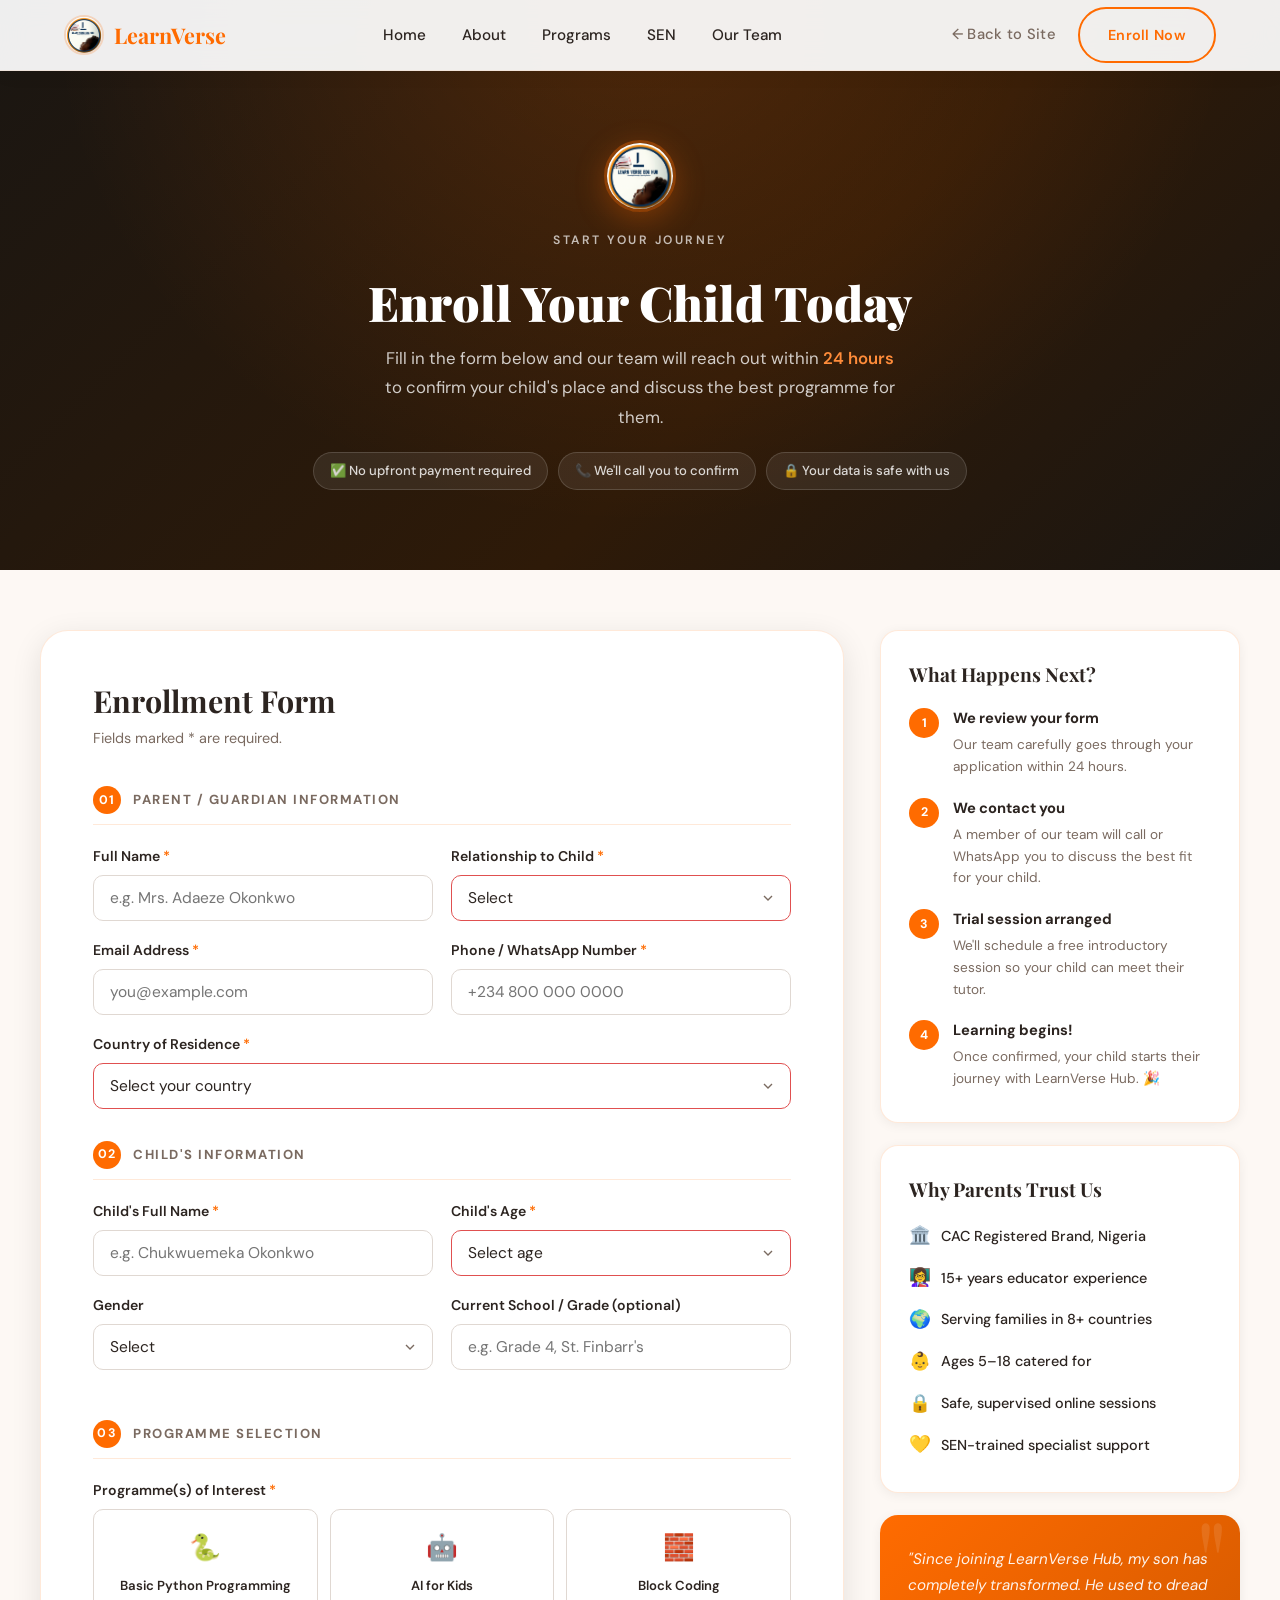
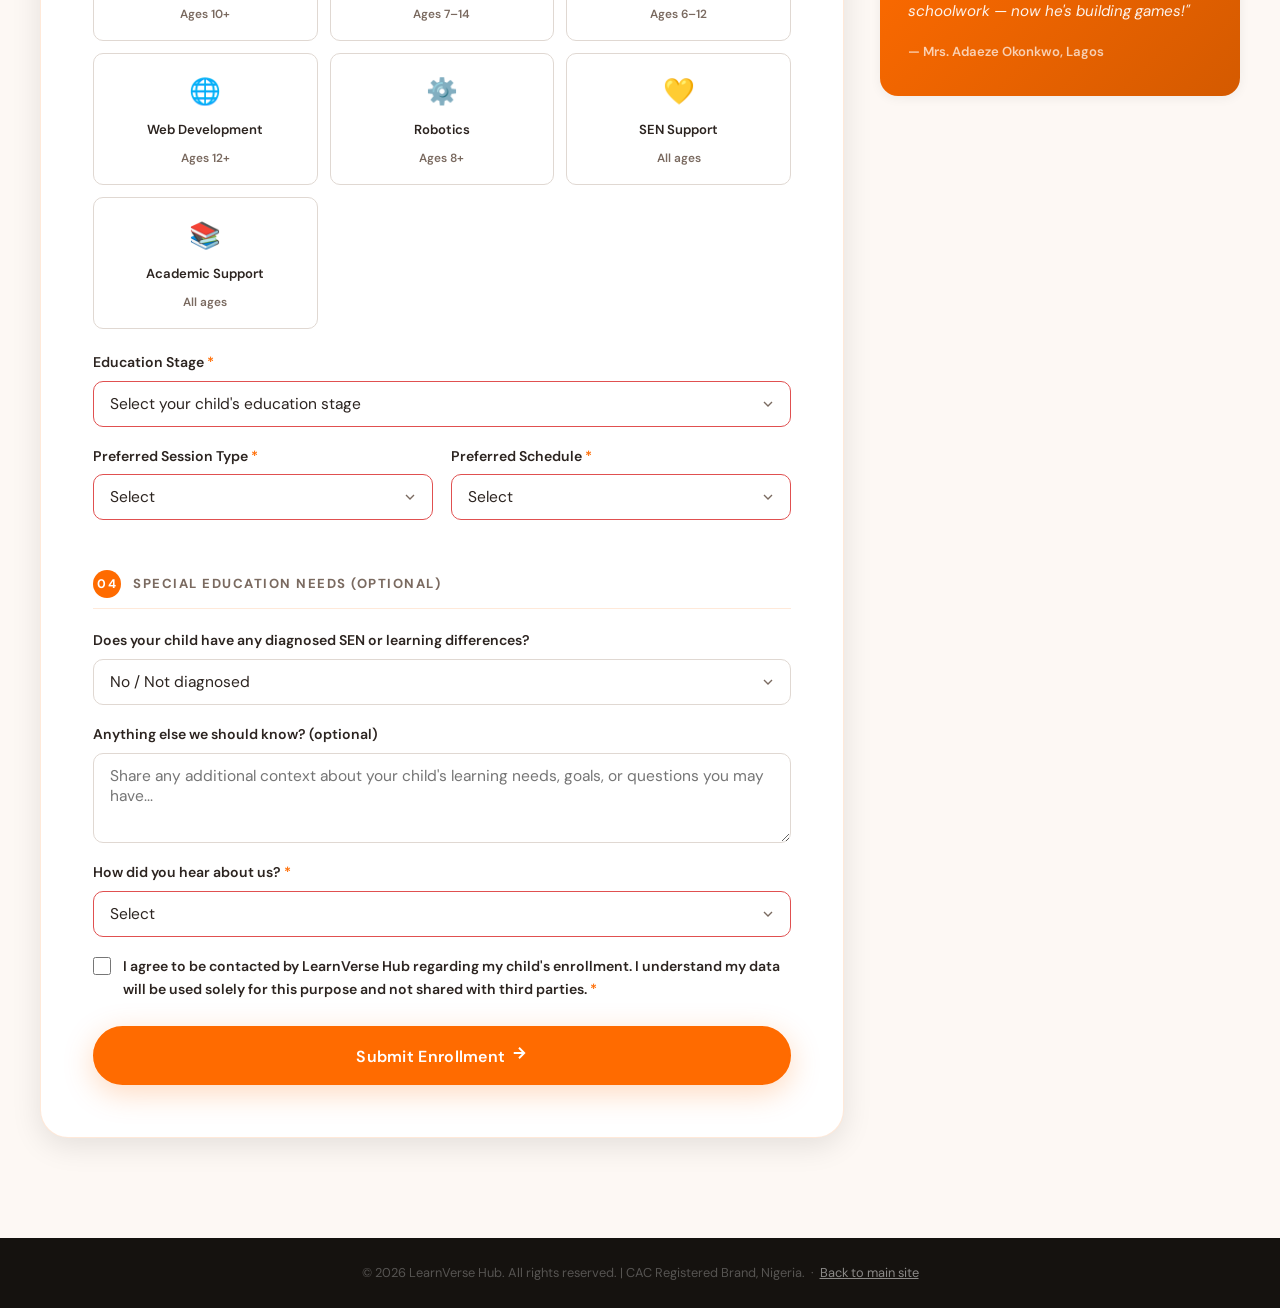
==== commit c2345e1b: "added dropdown" ====
--- a/enroll.html
+++ b/enroll.html
@@ -4,7 +4,7 @@
     <meta charset="UTF-8">
     <meta name="viewport" content="width=device-width, initial-scale=1.0">
     <title>Enroll Your Child — LearnVerse Hub</title>
-    <meta name="description" content="Enroll your child in Learn Verse Edu Hub's premium educational and coding programs. Fill in the form and our team will be in touch within 24 hours.">
+    <meta name="description" content="Enroll your child in LearnVerse Hub's premium educational and coding programs. Fill in the form and our team will be in touch within 24 hours.">
     <link rel="icon" type="image/jpeg" href="logoImg.jpeg">
     <link rel="apple-touch-icon" href="logoImg.jpeg">
     <link href="https://fonts.googleapis.com/css2?family=Playfair+Display:ital,wght@0,700;0,900;1,700&family=DM+Sans:wght@300;400;500;600&display=swap" rel="stylesheet">
@@ -31,7 +31,7 @@
             </nav>
             <div class="nav-cta" style="display:flex;gap:10px;align-items:center;">
                 <a href="index.html" class="btn btn-ghost-nav">← Back to Site</a>
-                <a href="enroll.html" class="btn btn-outline">Enrol Now</a>
+                <a href="enroll.html" class="btn btn-outline">Enroll Now</a>
             </div>
             <button class="hamburger" id="hamburger" aria-label="Open menu">
                 <span></span><span></span><span></span>
@@ -65,7 +65,7 @@
         </div>
     </section>
 
-    <!-- Enrolment Form -->
+    <!-- Enrollment Form -->
     <section class="enroll-form-section">
         <div class="enroll-layout">
 
@@ -77,9 +77,9 @@
 
                     <form id="enrollForm" class="lv-form" novalidate>
                         <!-- Web3Forms key — replace with yours from web3forms.com -->
-                        <input type="hidden" name="access_key" value="3c5d578e-ef88-436f-a607-98d0de54f32d">
-                        <input type="hidden" name="subject" value="New Child Enrolment — LearnVerse Hub">
-                        <input type="hidden" name="from_name" value="LearnVerse Hub Enrolment">
+                        <input type="hidden" name="access_key" value="YOUR_WEB3FORMS_KEY_HERE">
+                        <input type="hidden" name="subject" value="New Child Enrollment — LearnVerse Hub">
+                        <input type="hidden" name="from_name" value="LearnVerse Hub Enrollment">
                         <input type="checkbox" name="botcheck" style="display:none;">
 
                         <!-- SECTION 1: Parent Info -->
@@ -211,6 +211,14 @@
                                     </div>
                                 </label>
                                 <label class="checkbox-card">
+                                    <input type="checkbox" name="program" value="Robotics">
+                                    <div class="checkbox-card-inner">
+                                        <span class="cb-icon">⚙️</span>
+                                        <span class="cb-title">Robotics</span>
+                                        <span class="cb-age">Ages 8+</span>
+                                    </div>
+                                </label>
+                                <label class="checkbox-card">
                                     <input type="checkbox" name="program" value="Special Education Needs (SEN)">
                                     <div class="checkbox-card-inner">
                                         <span class="cb-icon">💛</span>
@@ -227,6 +235,17 @@
                                     </div>
                                 </label>
                             </div>
+                        </div>
+
+                        <div class="form-group">
+                            <label for="edu-stage">Education Stage <span class="req">*</span></label>
+                            <select id="edu-stage" name="education_stage" required>
+                                <option value="" disabled selected>Select your child's education stage</option>
+                                <option>EYFS (Early Years Foundation Stage — Ages 3–5)</option>
+                                <option>Primary (Ages 5–11)</option>
+                                <option>Secondary (Ages 11–18)</option>
+                                <option>Adult Education (18+)</option>
+                            </select>
                         </div>
 
                         <div class="form-row">
@@ -295,13 +314,13 @@
                         <div class="form-group consent-group">
                             <label class="consent-label">
                                 <input type="checkbox" name="consent" id="consent" required>
-                                <span>I agree to be contacted by Learn Verse Edu Hub regarding my child's enrolment. I understand my data will be used solely for this purpose and not shared with third parties. <span class="req">*</span></span>
+                                <span>I agree to be contacted by LearnVerse Hub regarding my child's enrollment. I understand my data will be used solely for this purpose and not shared with third parties. <span class="req">*</span></span>
                             </label>
                         </div>
 
                         <button type="submit" class="btn btn-primary btn-full btn-enroll" id="enrollSubmitBtn">
                             <span class="btn-label">
-                                Submit Enrolment
+                                Submit Enrollment
                                 <svg width="18" height="18" viewBox="0 0 24 24" fill="none" stroke="currentColor" stroke-width="2.5"><path d="M5 12h14M12 5l7 7-7 7"/></svg>
                             </span>
                             <span class="btn-spinner" style="display:none">
@@ -313,7 +332,7 @@
                         <div class="form-success" id="enrollSuccess" style="display:none">
                             <span>🎉</span>
                             <div>
-                                <strong>Enrolment Received!</strong>
+                                <strong>Enrollment Received!</strong>
                                 <p>Thank you! Our team will review your application and contact you within 24 hours to confirm your child's place.</p>
                             </div>
                         </div>
--- a/styles.css
+++ b/styles.css
@@ -261,6 +261,7 @@
     cursor: pointer;
     transition: all var(--transition);
     border: 2px solid transparent;
+    white-space: nowrap;
 }
 
 .btn-primary {
@@ -1021,11 +1022,10 @@
     .footer-inner { grid-template-columns: 1fr 1fr; gap: 40px; }
 }
 
-@media (max-width: 768px) {
+@media (max-width: 992px) {
     .nav-links, .nav-cta { display: none; }
     .hamburger { display: flex; }
     .mobile-menu { display: block; }
-
     .hero-title { font-size: 2.3rem; }
     .hero-buttons { flex-direction: column; gap: 12px; }
     .hero-stats { gap: 16px; }
@@ -1185,6 +1185,12 @@
     color: #991b1b;
 }
 
+.nav-cta {
+    display: flex;
+    gap: 8px;
+    align-items: center;
+}
+
 /* Nav ghost button & mobile link-button */
 .btn-ghost-nav {
     background: transparent;
@@ -1197,6 +1203,7 @@
     padding: 8px 12px;
     border-radius: var(--radius-sm);
     transition: color var(--transition), background var(--transition);
+    white-space: nowrap;
 }
 .btn-ghost-nav:hover { color: var(--primary); background: var(--primary-glow); }
 
@@ -1207,7 +1214,16 @@
     border: none;
     text-align: left;
     font-family: 'DM Sans', sans-serif;
+    font-size: 1rem;
+    font-weight: 500;
+    color: var(--text-main);
+    padding: 13px 24px;
     cursor: pointer;
+    transition: color var(--transition), background var(--transition);
+}
+.mob-link-btn:hover {
+    color: var(--primary);
+    background: var(--primary-glow);
 }
 
 @media (max-width: 640px) {
@@ -1215,7 +1231,7 @@
     .lv-form .form-row { grid-template-columns: 1fr; }
 }
 
-   /*============================================ */
+ /* ============================================ */
 .programs-section {
     background: var(--white);
     position: relative;
@@ -1233,6 +1249,14 @@
     display: grid;
     grid-template-columns: repeat(2, 1fr);
     gap: 28px;
+}
+
+/* Make the 5th card (Robotics) span full width on 2-col so it's not orphaned */
+.programs-grid .program-card:last-child:nth-child(odd) {
+    grid-column: 1 / -1;
+    max-width: 560px;
+    margin: 0 auto;
+    width: 100%;
 }
 
 .program-card {
@@ -1658,6 +1682,7 @@
 
 @media (max-width: 900px) {
     .programs-grid { grid-template-columns: 1fr; }
+    .programs-grid .program-card:last-child:nth-child(odd) { grid-column: auto; max-width: 100%; }
     .sen-inner { grid-template-columns: 1fr; gap: 40px; }
     .sen-visual { position: relative; top: auto; }
     .testimonials-grid { grid-template-columns: repeat(2, 1fr); }
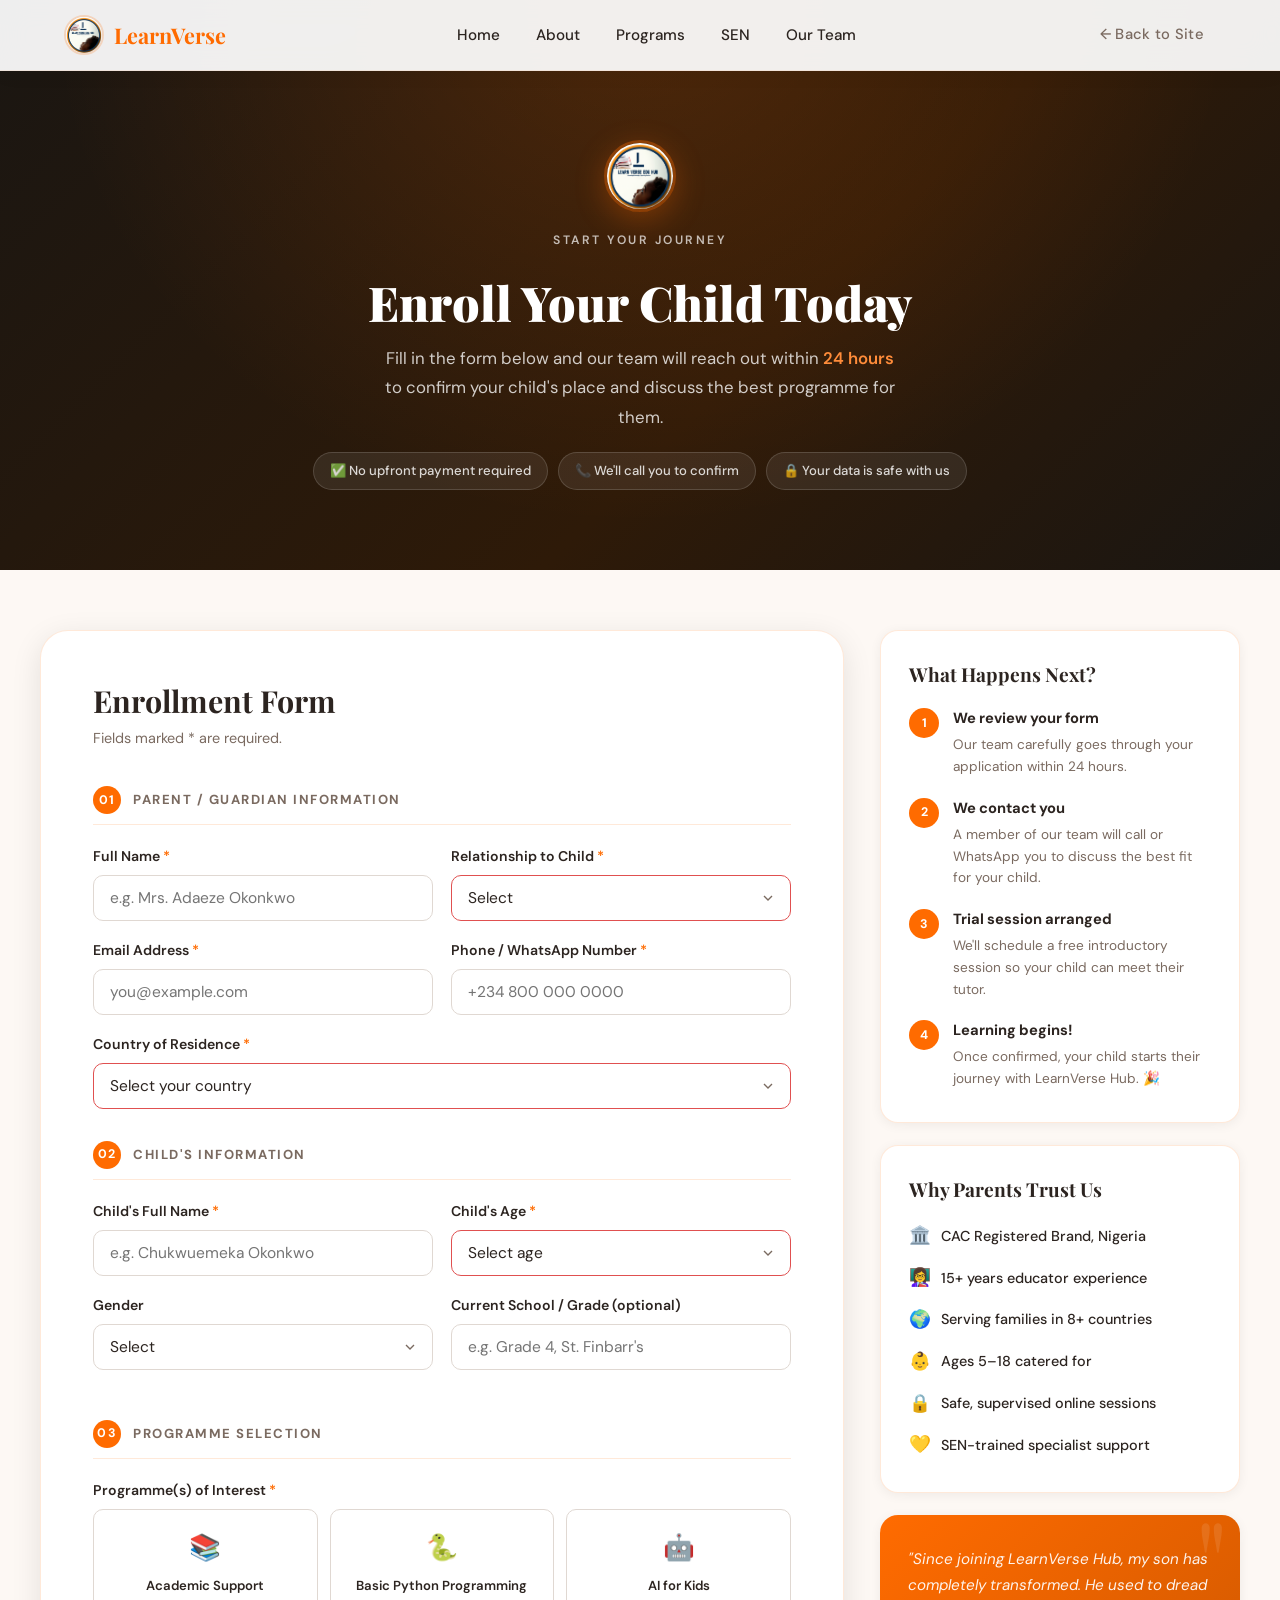
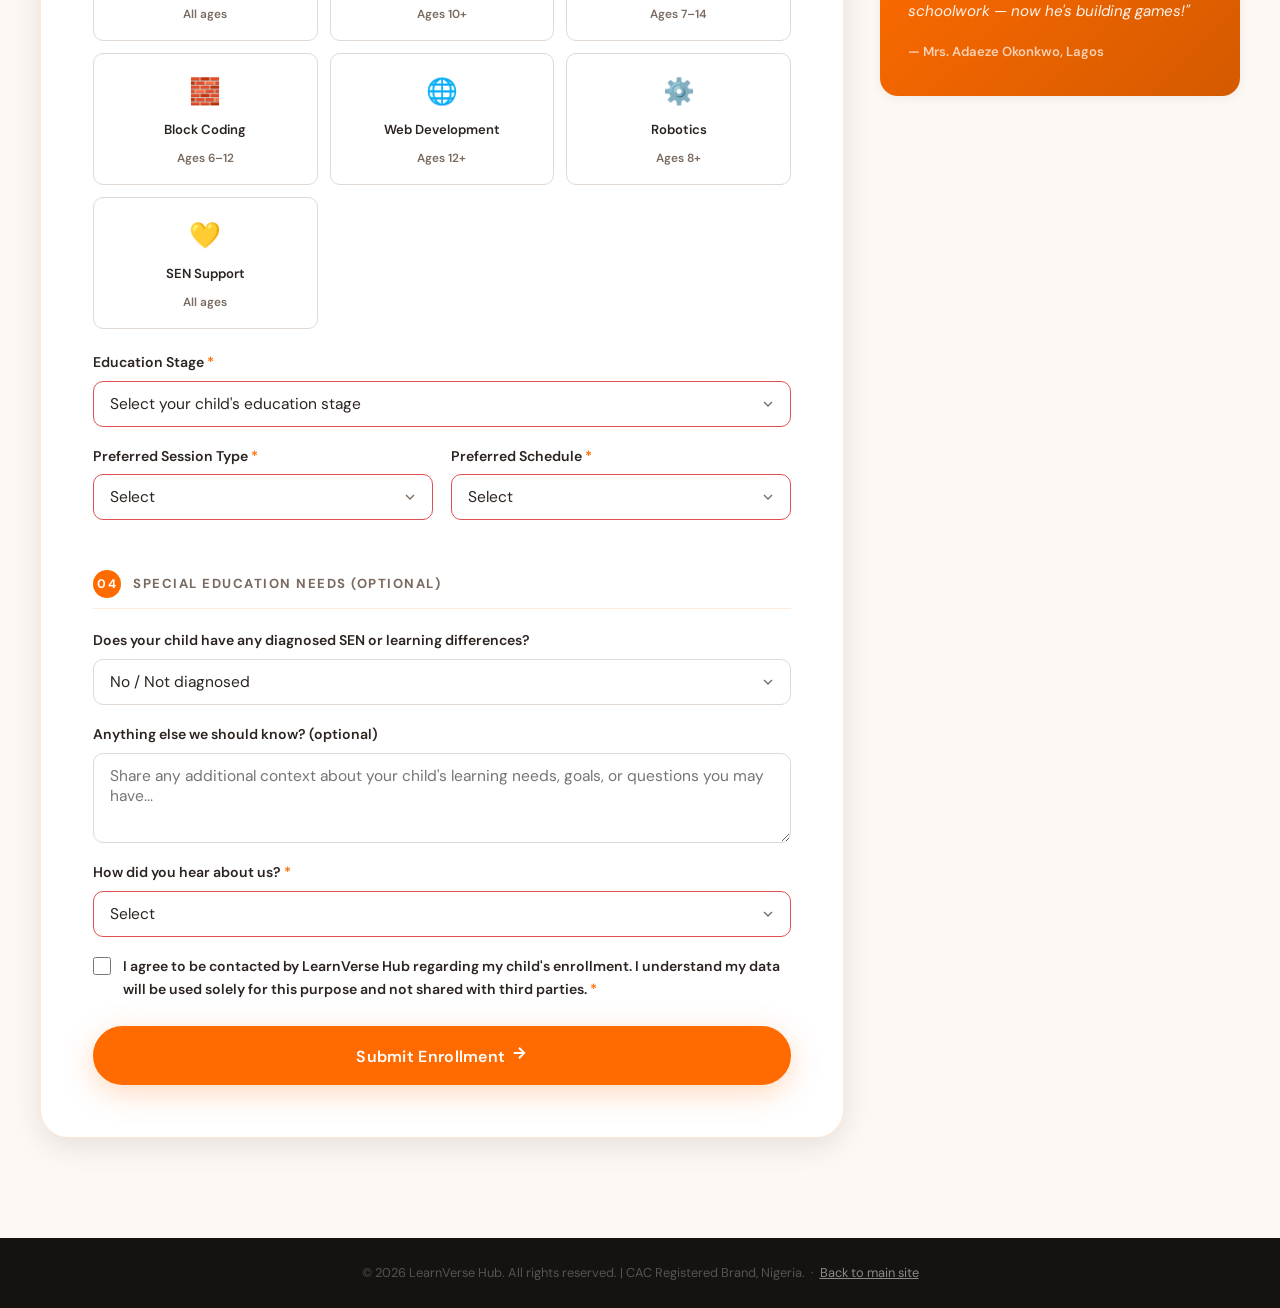
==== commit 0ce62d8d: "added major changes" ====
--- a/enroll.html
+++ b/enroll.html
@@ -29,9 +29,8 @@
                     <li><a href="index.html#instructors">Our Team</a></li>
                 </ul>
             </nav>
-            <div class="nav-cta" style="display:flex;gap:10px;align-items:center;">
+            <div class="nav-cta">
                 <a href="index.html" class="btn btn-ghost-nav">← Back to Site</a>
-                <a href="enroll.html" class="btn btn-outline">Enroll Now</a>
             </div>
             <button class="hamburger" id="hamburger" aria-label="Open menu">
                 <span></span><span></span><span></span>
@@ -44,6 +43,7 @@
                 <li><a href="index.html#programs" class="mob-link">Programs</a></li>
                 <li><a href="index.html#sen" class="mob-link">SEN</a></li>
                 <li><a href="index.html#instructors" class="mob-link">Our Team</a></li>
+                <li><a href="mailto:info@learnverse.com" class="mob-link" style="display:block; padding: 13px 24px;">Contact Us</a></li>
                 <li><a href="index.html" class="mob-link mob-cta">← Back to Site</a></li>
             </ul>
         </div>
@@ -179,6 +179,14 @@
                             <label>Programme(s) of Interest <span class="req">*</span></label>
                             <div class="checkbox-grid">
                                 <label class="checkbox-card">
+                                    <input type="checkbox" name="program" value="General Academic Support">
+                                    <div class="checkbox-card-inner">
+                                        <span class="cb-icon">📚</span>
+                                        <span class="cb-title">Academic Support</span>
+                                        <span class="cb-age">All ages</span>
+                                    </div>
+                                </label>
+                                <label class="checkbox-card">
                                     <input type="checkbox" name="program" value="Basic Python Programming">
                                     <div class="checkbox-card-inner">
                                         <span class="cb-icon">🐍</span>
@@ -223,14 +231,6 @@
                                     <div class="checkbox-card-inner">
                                         <span class="cb-icon">💛</span>
                                         <span class="cb-title">SEN Support</span>
-                                        <span class="cb-age">All ages</span>
-                                    </div>
-                                </label>
-                                <label class="checkbox-card">
-                                    <input type="checkbox" name="program" value="General Academic Support">
-                                    <div class="checkbox-card-inner">
-                                        <span class="cb-icon">📚</span>
-                                        <span class="cb-title">Academic Support</span>
                                         <span class="cb-age">All ages</span>
                                     </div>
                                 </label>
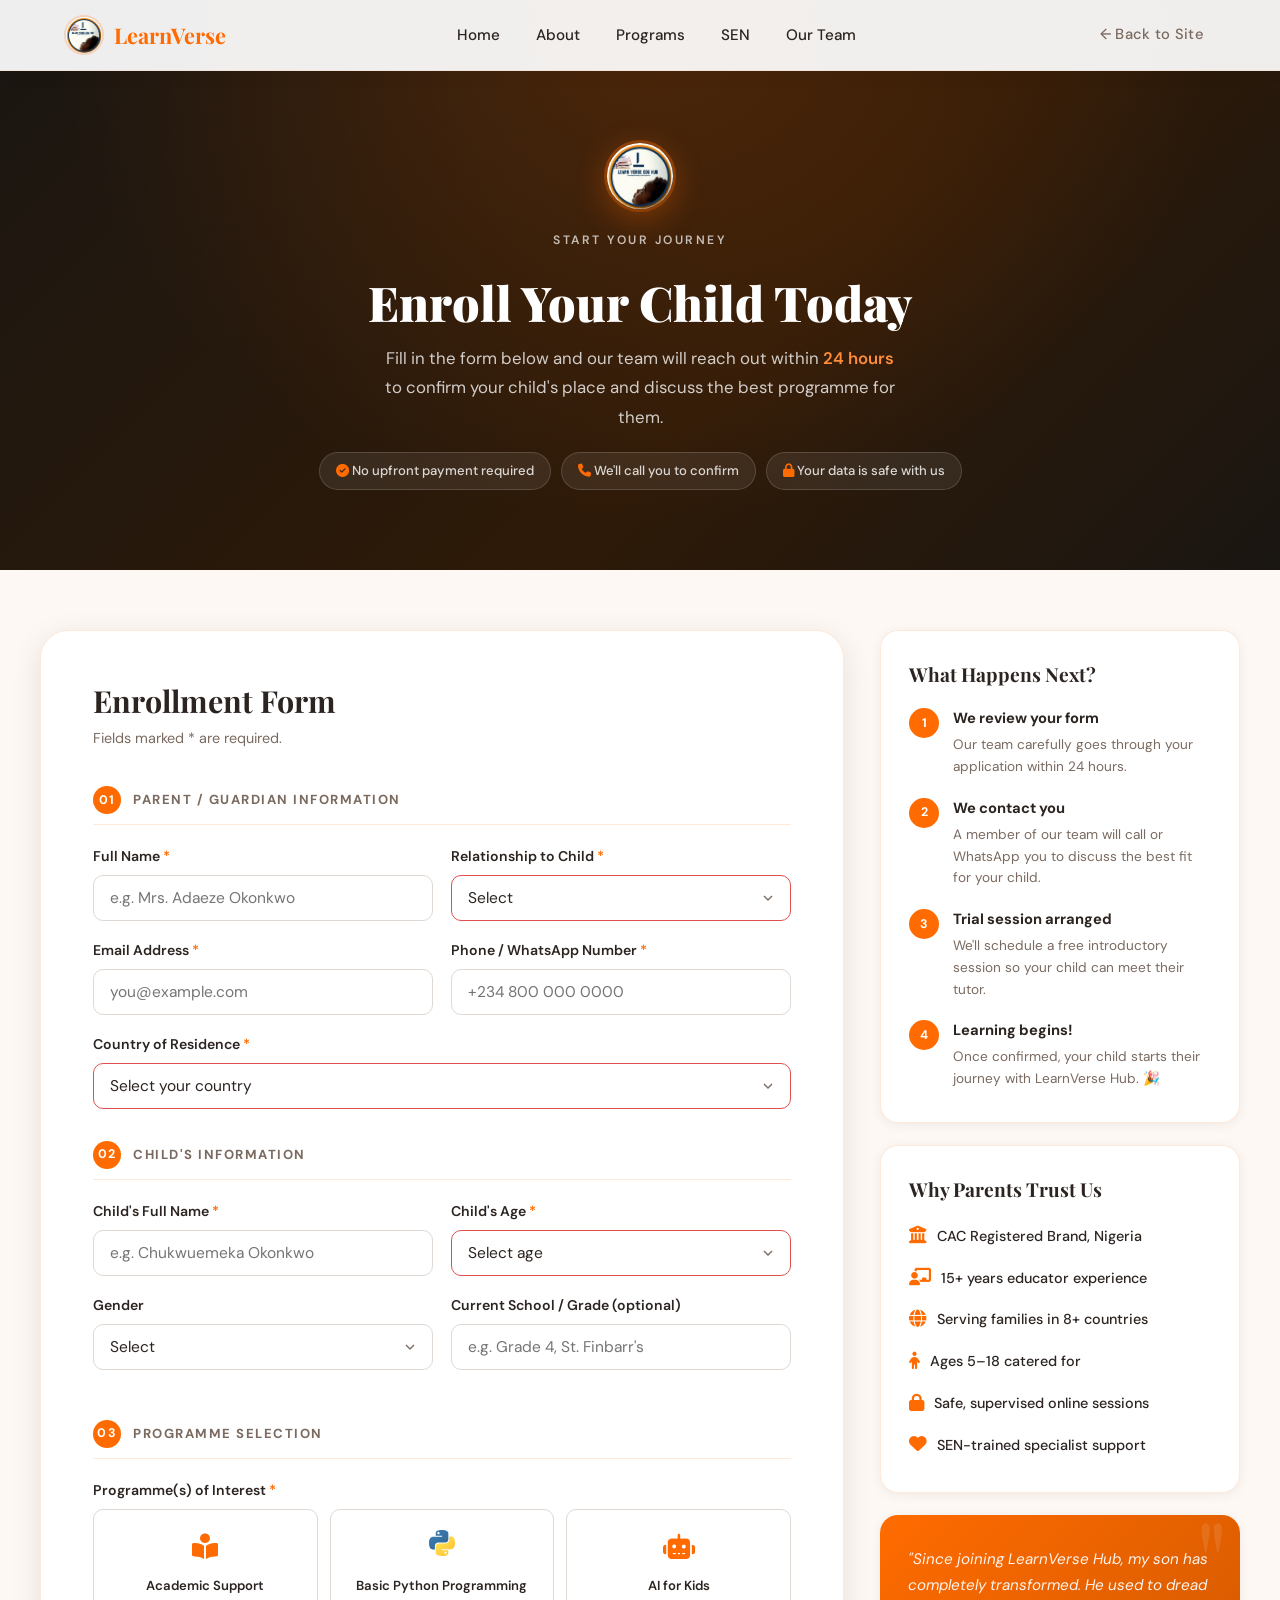
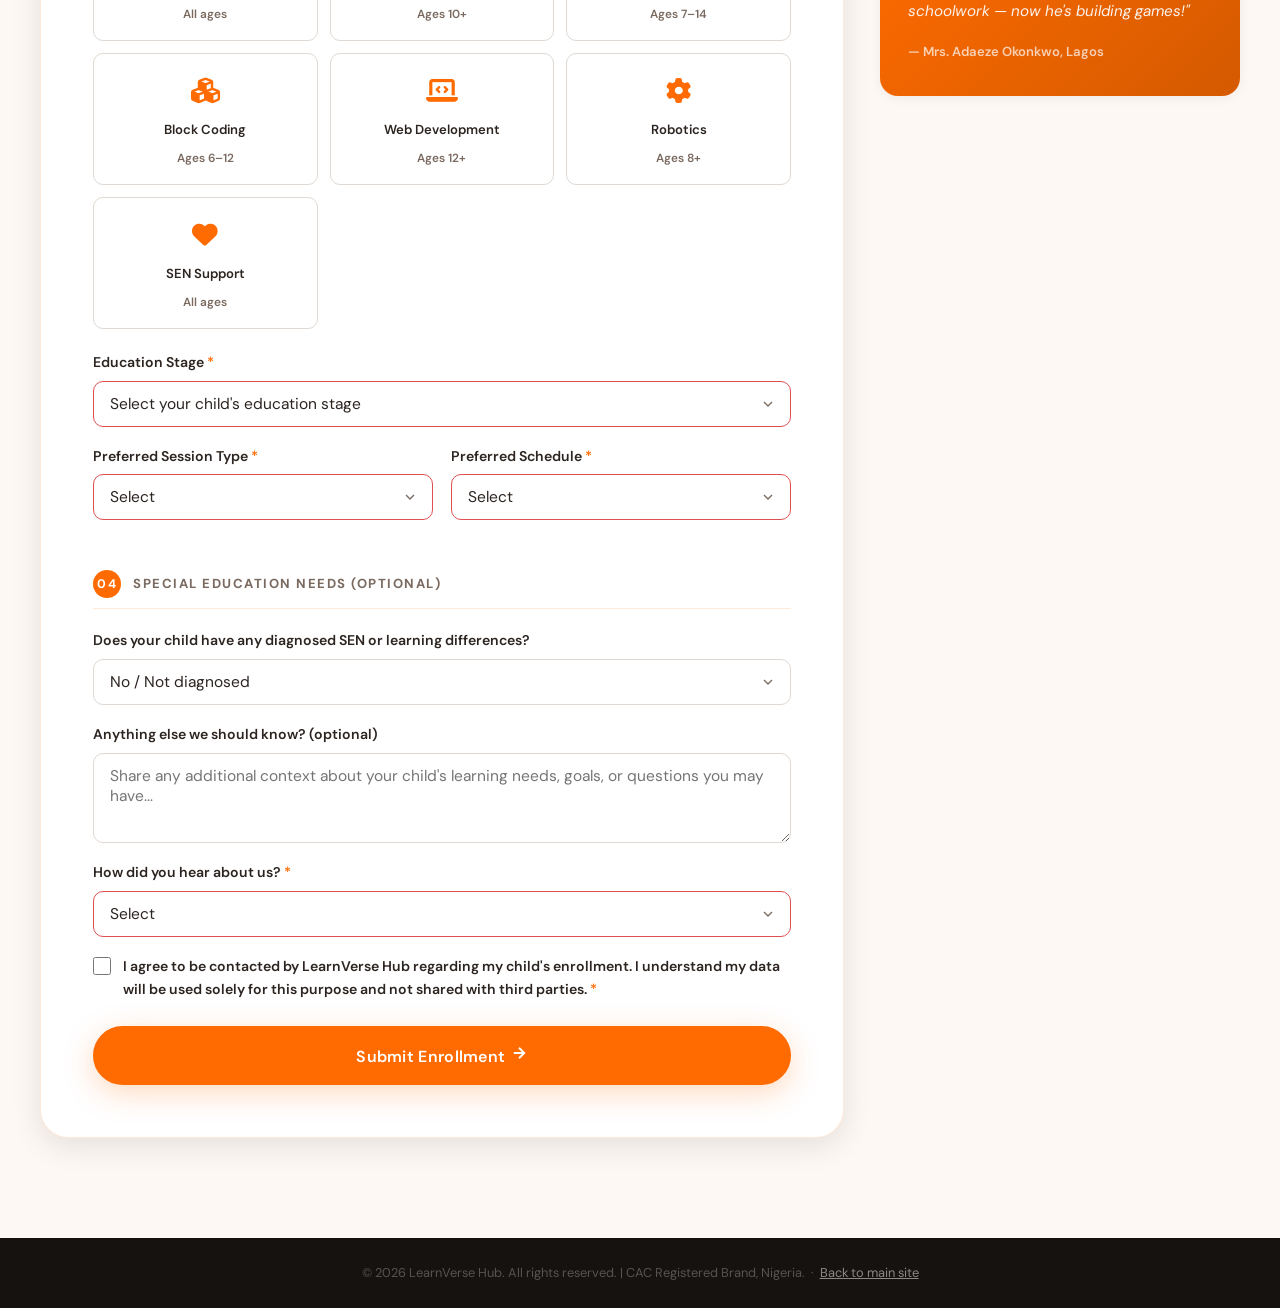
==== commit e109dbc0: "added major icon updates" ====
--- a/enroll.html
+++ b/enroll.html
@@ -10,6 +10,7 @@
     <link href="https://fonts.googleapis.com/css2?family=Playfair+Display:ital,wght@0,700;0,900;1,700&family=DM+Sans:wght@300;400;500;600&display=swap" rel="stylesheet">
     <link rel="stylesheet" href="styles.css">
     <link rel="stylesheet" href="enroll.css">
+    <link rel="stylesheet" href="https://cdnjs.cloudflare.com/ajax/libs/font-awesome/6.4.0/css/all.min.css">
 </head>
 <body class="enroll-page">
 
@@ -58,9 +59,9 @@
             <h1>Enroll Your Child Today</h1>
             <p>Fill in the form below and our team will reach out within <strong>24 hours</strong> to confirm your child's place and discuss the best programme for them.</p>
             <div class="enroll-hero-chips">
-                <span>✅ No upfront payment required</span>
-                <span>📞 We'll call you to confirm</span>
-                <span>🔒 Your data is safe with us</span>
+                <span><i class="fa-solid fa-circle-check" style="color: var(--primary);"></i> No upfront payment required</span>
+                <span><i class="fa-solid fa-phone" style="color: var(--primary);"></i> We'll call you to confirm</span>
+                <span><i class="fa-solid fa-lock" style="color: var(--primary);"></i> Your data is safe with us</span>
             </div>
         </div>
     </section>
@@ -77,9 +78,9 @@
 
                     <form id="enrollForm" class="lv-form" novalidate>
                         <!-- Web3Forms key — replace with yours from web3forms.com -->
-                        <input type="hidden" name="access_key" value="YOUR_WEB3FORMS_KEY_HERE">
-                        <input type="hidden" name="subject" value="New Child Enrollment — LearnVerse Hub">
-                        <input type="hidden" name="from_name" value="LearnVerse Hub Enrollment">
+                        <input type="hidden" name="access_key" value="3c5d578e-ef88-436f-a607-98d0de54f32d">
+                        <input type="hidden" name="subject" value="New Child Enrollment — Learn Verse Edu Hub">
+                        <input type="hidden" name="from_name" value="Learn Verse Edu Hub Enrollment">
                         <input type="checkbox" name="botcheck" style="display:none;">
 
                         <!-- SECTION 1: Parent Info -->
@@ -181,7 +182,7 @@
                                 <label class="checkbox-card">
                                     <input type="checkbox" name="program" value="General Academic Support">
                                     <div class="checkbox-card-inner">
-                                        <span class="cb-icon">📚</span>
+                                        <span class="cb-icon"><i class="fa-solid fa-book-open-reader" style="color: var(--primary);"></i></span>
                                         <span class="cb-title">Academic Support</span>
                                         <span class="cb-age">All ages</span>
                                     </div>
@@ -189,7 +190,7 @@
                                 <label class="checkbox-card">
                                     <input type="checkbox" name="program" value="Basic Python Programming">
                                     <div class="checkbox-card-inner">
-                                        <span class="cb-icon">🐍</span>
+                                        <span class="cb-icon"><img src="python-logo.svg" alt="Python Logo" style="width: 1em; height: 1em; display: inline-block;"></span>
                                         <span class="cb-title">Basic Python Programming</span>
                                         <span class="cb-age">Ages 10+</span>
                                     </div>
@@ -197,7 +198,7 @@
                                 <label class="checkbox-card">
                                     <input type="checkbox" name="program" value="AI for Kids">
                                     <div class="checkbox-card-inner">
-                                        <span class="cb-icon">🤖</span>
+                                        <span class="cb-icon"><i class="fa-solid fa-robot" style="color: var(--primary);"></i></span>
                                         <span class="cb-title">AI for Kids</span>
                                         <span class="cb-age">Ages 7–14</span>
                                     </div>
@@ -205,7 +206,7 @@
                                 <label class="checkbox-card">
                                     <input type="checkbox" name="program" value="Block Coding (Scratch, Kodular, MIT App)">
                                     <div class="checkbox-card-inner">
-                                        <span class="cb-icon">🧱</span>
+                                        <span class="cb-icon"><i class="fa-solid fa-cubes" style="color: var(--primary);"></i></span>
                                         <span class="cb-title">Block Coding</span>
                                         <span class="cb-age">Ages 6–12</span>
                                     </div>
@@ -213,7 +214,7 @@
                                 <label class="checkbox-card">
                                     <input type="checkbox" name="program" value="Web Development">
                                     <div class="checkbox-card-inner">
-                                        <span class="cb-icon">🌐</span>
+                                        <span class="cb-icon"><i class="fa-solid fa-laptop-code" style="color: var(--primary);"></i></span>
                                         <span class="cb-title">Web Development</span>
                                         <span class="cb-age">Ages 12+</span>
                                     </div>
@@ -221,7 +222,7 @@
                                 <label class="checkbox-card">
                                     <input type="checkbox" name="program" value="Robotics">
                                     <div class="checkbox-card-inner">
-                                        <span class="cb-icon">⚙️</span>
+                                        <span class="cb-icon"><i class="fa-solid fa-gear" style="color: var(--primary);"></i></span>
                                         <span class="cb-title">Robotics</span>
                                         <span class="cb-age">Ages 8+</span>
                                     </div>
@@ -229,7 +230,7 @@
                                 <label class="checkbox-card">
                                     <input type="checkbox" name="program" value="Special Education Needs (SEN)">
                                     <div class="checkbox-card-inner">
-                                        <span class="cb-icon">💛</span>
+                                        <span class="cb-icon"><i class="fa-solid fa-heart" style="color: var(--primary);"></i></span>
                                         <span class="cb-title">SEN Support</span>
                                         <span class="cb-age">All ages</span>
                                     </div>
@@ -330,14 +331,14 @@
                         </button>
 
                         <div class="form-success" id="enrollSuccess" style="display:none">
-                            <span>🎉</span>
+                            <span><i class="fa-solid fa-circle-check" style="color: var(--primary);"></i></span>
                             <div>
                                 <strong>Enrollment Received!</strong>
                                 <p>Thank you! Our team will review your application and contact you within 24 hours to confirm your child's place.</p>
                             </div>
                         </div>
                         <div class="form-error" id="enrollError" style="display:none">
-                            <span>⚠️</span>
+                            <span><i class="fa-solid fa-triangle-exclamation" style="color: #f44336;"></i></span>
                             <p>Something went wrong. Please try again or contact us directly via WhatsApp.</p>
                         </div>
                     </form>
@@ -384,12 +385,12 @@
                 <div class="sidebar-card sidebar-trust">
                     <h3>Why Parents Trust Us</h3>
                     <ul class="trust-list">
-                        <li><span>🏛️</span> CAC Registered Brand, Nigeria</li>
-                        <li><span>👩‍🏫</span> 15+ years educator experience</li>
-                        <li><span>🌍</span> Serving families in 8+ countries</li>
-                        <li><span>👶</span> Ages 5–18 catered for</li>
-                        <li><span>🔒</span> Safe, supervised online sessions</li>
-                        <li><span>💛</span> SEN-trained specialist support</li>
+                        <li><span><i class="fa-solid fa-building-columns" style="color: var(--primary);"></i></span> CAC Registered Brand, Nigeria</li>
+                        <li><span><i class="fa-solid fa-chalkboard-user" style="color: var(--primary);"></i></span> 15+ years educator experience</li>
+                        <li><span><i class="fa-solid fa-globe" style="color: var(--primary);"></i></span> Serving families in 8+ countries</li>
+                        <li><span><i class="fa-solid fa-child" style="color: var(--primary);"></i></span> Ages 5–18 catered for</li>
+                        <li><span><i class="fa-solid fa-lock" style="color: var(--primary);"></i></span> Safe, supervised online sessions</li>
+                        <li><span><i class="fa-solid fa-heart" style="color: var(--primary);"></i></span> SEN-trained specialist support</li>
                     </ul>
                 </div>
 
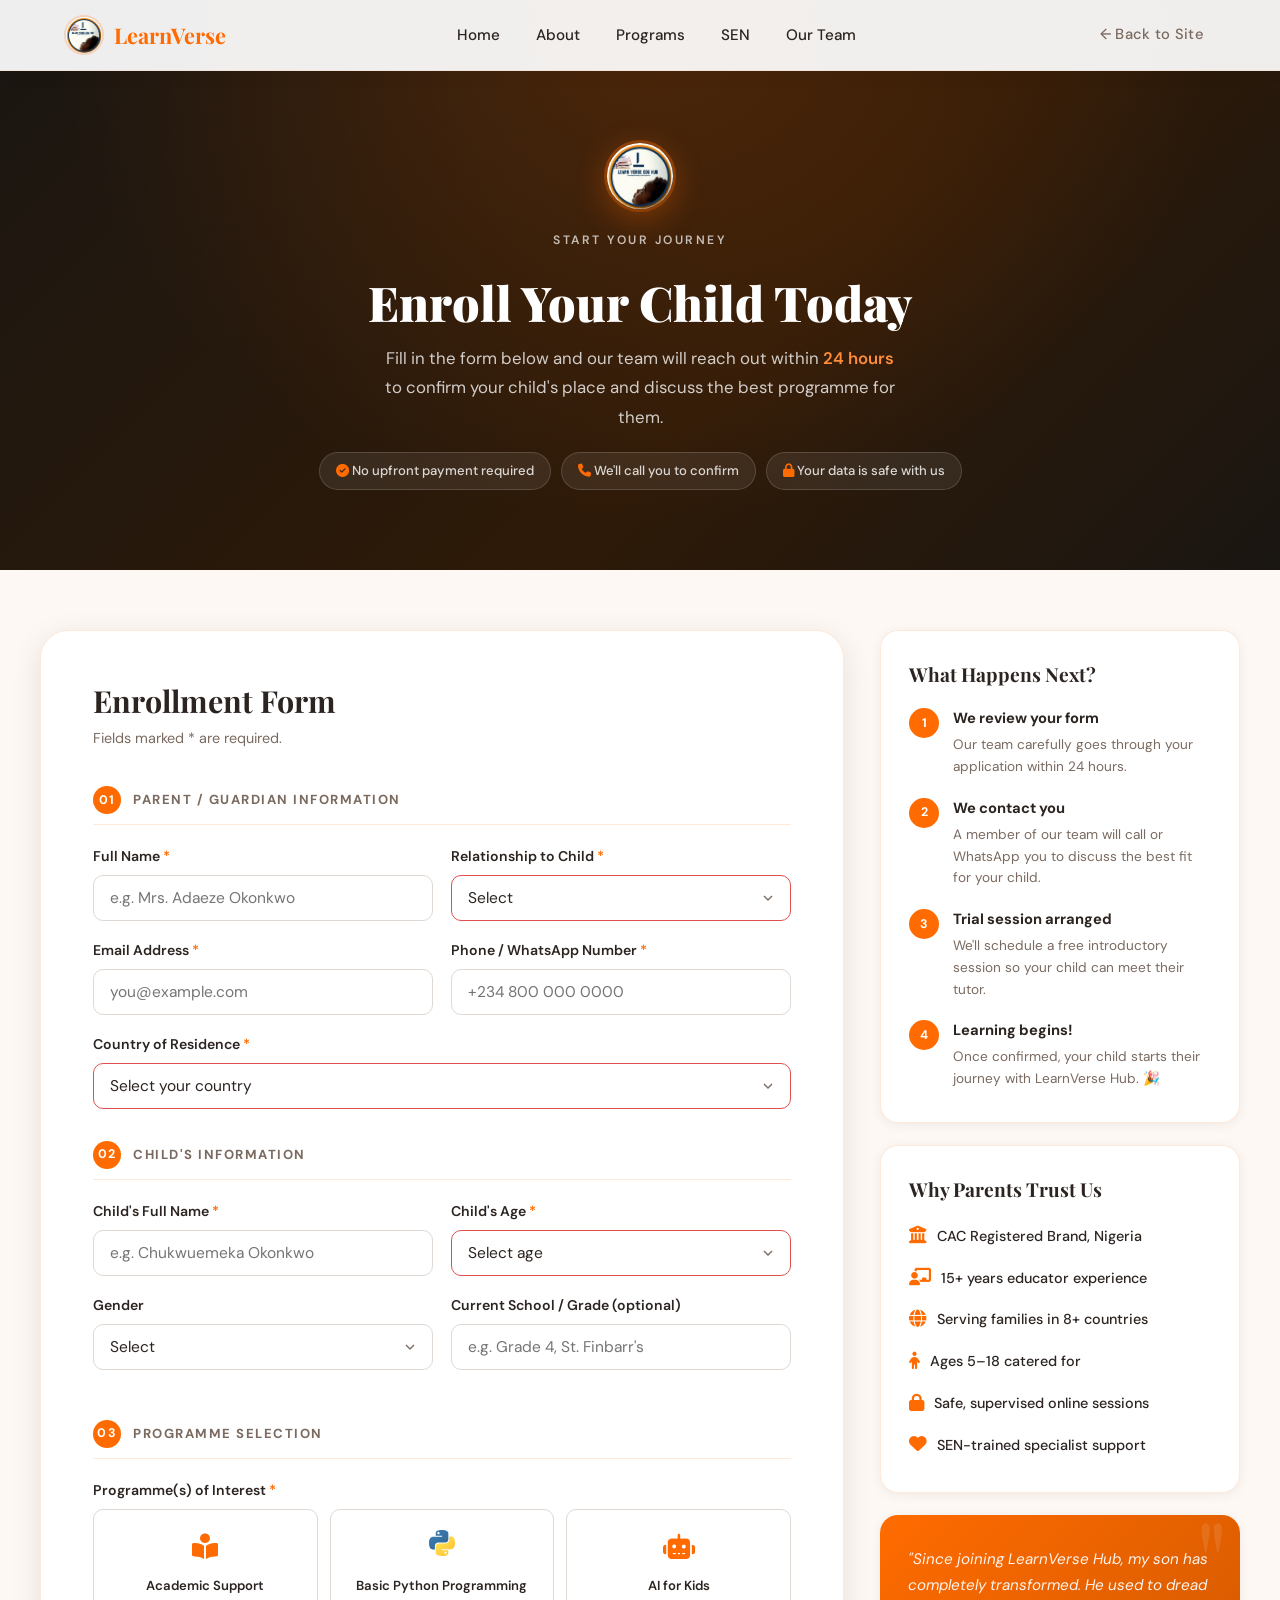
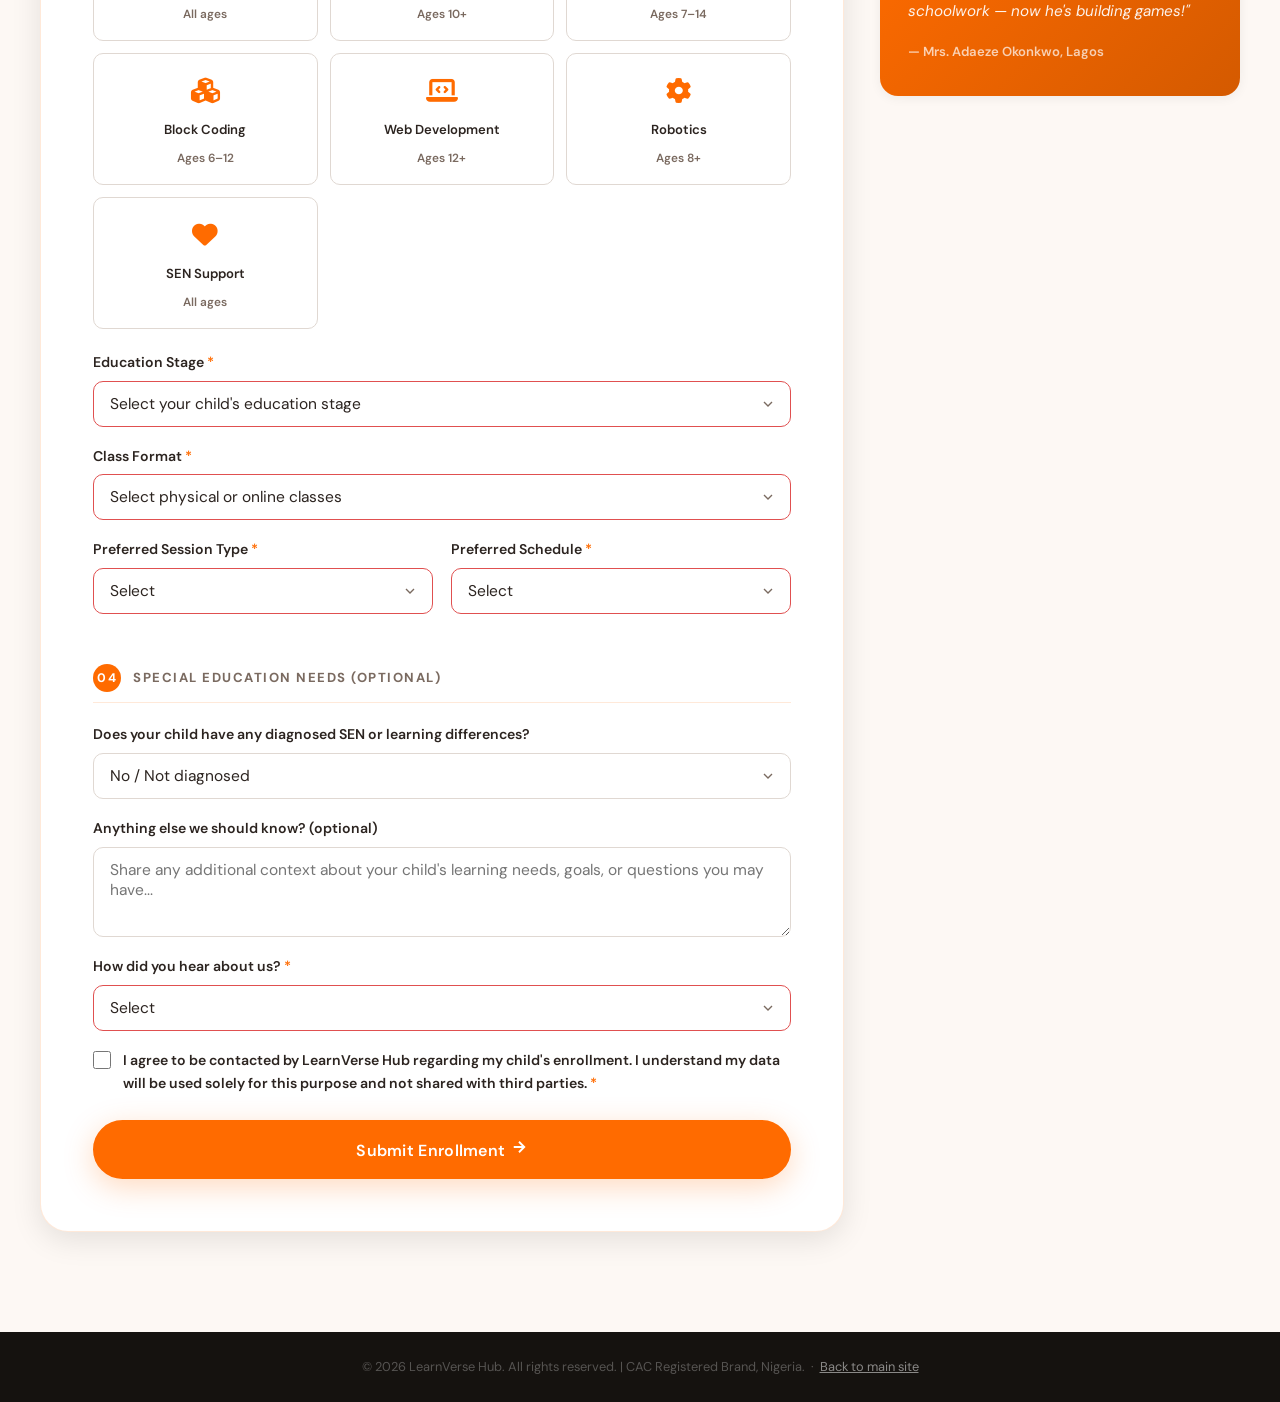
==== commit 4a5e7016: "added Lucas" ====
--- a/enroll.html
+++ b/enroll.html
@@ -249,6 +249,15 @@
                             </select>
                         </div>
 
+                        <div class="form-group">
+                            <label for="class-format">Class Format <span class="req">*</span></label>
+                            <select id="class-format" name="class_format" required>
+                                <option value="" disabled selected>Select physical or online classes</option>
+                                <option>Online Classes</option>
+                                <option>Physical Classes</option>
+                            </select>
+                        </div>
+
                         <div class="form-row">
                             <div class="form-group">
                                 <label for="session-pref">Preferred Session Type <span class="req">*</span></label>
